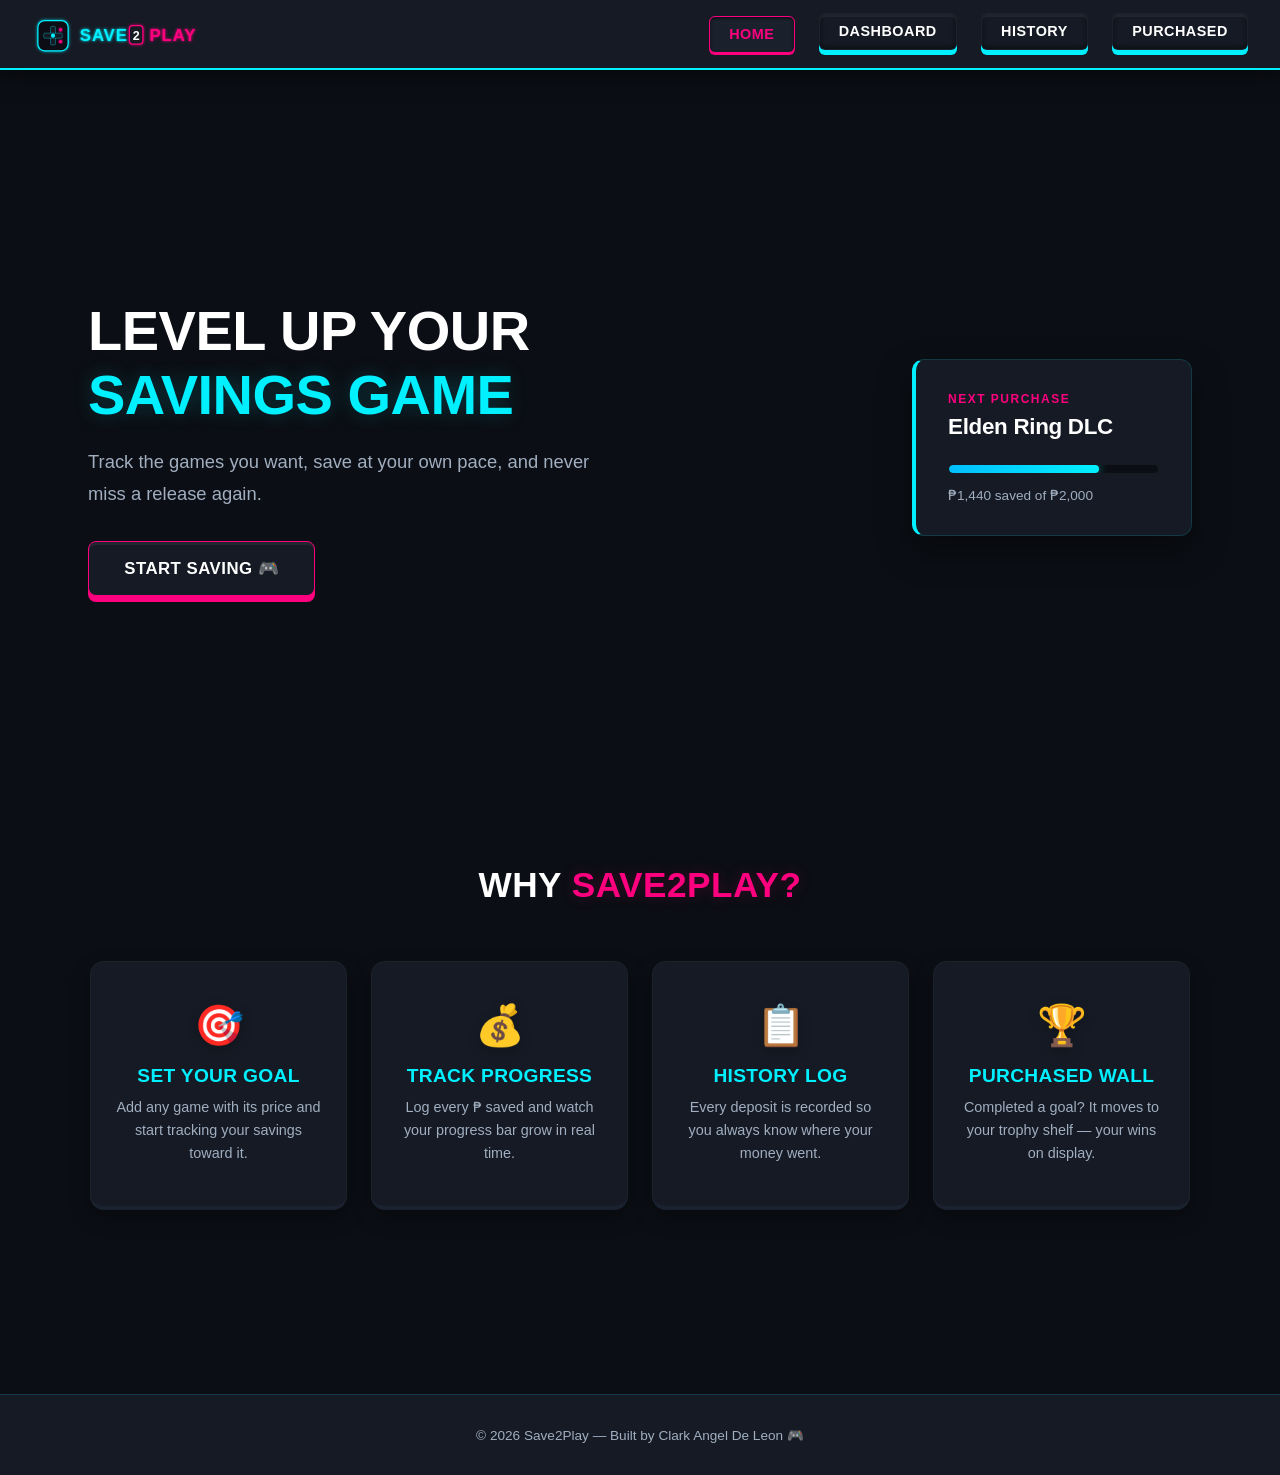
==== index.html @ 2a782de4 "feat: add responsiveness and footer styling" ====
<!DOCTYPE html>
<html lang="en">
<head>
  <meta charset="UTF-8" />
  <meta name="viewport" content="width=device-width, initial-scale=1.0"/>
  <title>Save2Play</title>
  <link rel="stylesheet" href="css/style.css" />
</head>
<body>

  <nav class="navbar">
    <div class="nav-logo">
      <svg xmlns="http://www.w3.org/2000/svg" viewBox="0 0 240 50" class="logo-svg">
        <defs>
          <filter id="cyan-glow" x="-20%" y="-20%" width="140%" height="140%">
            <feGaussianBlur stdDeviation="2" result="blur" />
            <feMerge>
              <feMergeNode in="blur" />
              <feMergeNode in="SourceGraphic" />
            </feMerge>
          </filter>
          <filter id="magenta-glow" x="-20%" y="-20%" width="140%" height="140%">
            <feGaussianBlur stdDeviation="2" result="blur" />
            <feMerge>
              <feMergeNode in="blur" />
              <feMergeNode in="SourceGraphic" />
            </feMerge>
          </filter>
        </defs>
        <g transform="translate(5, 5)">
          <g transform="translate(0, 2)">
            <rect x="2" y="2" width="36" height="36" rx="8" fill="#0B0E14" stroke="#00F0FF" stroke-width="1.5" filter="url(#cyan-glow)"/>
            <rect x="17" y="9" width="6" height="22" rx="1.5" fill="#151A24" stroke="rgba(0, 240, 255, 0.4)" stroke-width="1"/>
            <rect x="9" y="17" width="22" height="6" rx="1.5" fill="#151A24" stroke="rgba(0, 240, 255, 0.4)" stroke-width="1"/>
            <circle cx="20" cy="20" r="2.5" fill="#00F0FF"/>
            <circle cx="29" cy="13" r="2" fill="#FF007F" filter="url(#magenta-glow)"/>
            <circle cx="29" cy="27" r="2" fill="#FF007F" filter="url(#magenta-glow)"/>
          </g>
          <text x="52" y="28" font-family="'Segoe UI', sans-serif" font-size="20" font-weight="900" fill="#00F0FF" letter-spacing="1" filter="url(#cyan-glow)">SAVE</text>
          <rect x="111" y="10" width="16" height="22" rx="4" fill="#151A24" stroke="#FF007F" stroke-width="1.5" filter="url(#magenta-glow)"/>
          <text x="115" y="27" font-family="'Segoe UI', sans-serif" font-size="15" font-weight="900" fill="#ffffff">2</text>
          <text x="135" y="28" font-family="'Segoe UI', sans-serif" font-size="20" font-weight="900" fill="#FF007F" letter-spacing="1" filter="url(#magenta-glow)">PLAY</text>
        </g>
      </svg>
    </div>

    <div class="nav-container">
      <ul class="nav-links">
        <li><a href="index.html" class="active">Home</a></li>
        <li><a href="dashboard.html">Dashboard</a></li>
        <li><a href="history.html">History</a></li>
        <li><a href="purchased.html">Purchased</a></li>
      </ul>
    </div>
  </nav>

  <main>
    <section class="hero">
      <div class="hero-content">
        <h1>Level Up Your <span class="highlight">Savings Game</span></h1>
        <p>Track the games you want, save at your own pace, and never miss a release again.</p>
        <a href="dashboard.html" class="btn-primary">Start Saving 🎮</a>
      </div>
      <div class="hero-image">
        <div class="hero-card">
          <p class="hero-card-label">Next Purchase</p>
          <h2 class="hero-card-game">Elden Ring DLC</h2>
          <div class="hero-progress-bar">
            <div class="hero-progress-fill" style="width: 72%"></div>
          </div>
          <p class="hero-card-stat">₱1,440 saved of ₱2,000</p>
        </div>
      </div>
    </section>

    <section class="features">
      <h2 class="section-title">Why <span class="title-highlight">Save2Play?</span></h2>
      <div class="features-grid">
        <div class="feature-card">
          <div class="feature-icon">🎯</div>
          <h3>Set Your Goal</h3>
          <p>Add any game with its price and start tracking your savings toward it.</p>
        </div>
        <div class="feature-card">
          <div class="feature-icon">💰</div>
          <h3>Track Progress</h3>
          <p>Log every ₱ saved and watch your progress bar grow in real time.</p>
        </div>
        <div class="feature-card">
          <div class="feature-icon">📋</div>
          <h3>History Log</h3>
          <p>Every deposit is recorded so you always know where your money went.</p>
        </div>
        <div class="feature-card">
          <div class="feature-icon">🏆</div>
          <h3>Purchased Wall</h3>
          <p>Completed a goal? It moves to your trophy shelf — your wins on display.</p>
        </div>
      </div>
    </section>
  </main>

  <footer>
    <p>© 2026 Save2Play — Built by Clark Angel De Leon 🎮</p>
  </footer>

  <script src="js/app.js"></script>
</body>
</html>
---- css/style.css ----
/* === GLOBAL RESET & VARIABLES === */
:root {
  --bg-primary: #0B0E14;       /* Deep Space Black */
  --bg-navbar: #151A24;        /* Dark Charcoal Carbon */
  --accent-neon: #00F0FF;      /* Neon Electric Cyan */
  --accent-active: #FF007F;    /* Neon Magenta */
  --text-main: #ffffff;
  --text-muted: #a0aec0;
  --font-family: 'Segoe UI', -apple-system, BlinkMacSystemFont, Roboto, sans-serif;
}

* {
  margin: 0;
  padding: 0;
  box-sizing: border-box;
}

body {
  background-color: var(--bg-primary);
  color: var(--text-main);
  font-family: var(--font-family);
  min-height: 100vh;
  -webkit-font-smoothing: antialiased;
}

/* === NAVBAR === */
.navbar {
  display: flex;
  justify-content: space-between;
  align-items: center;
  padding: 0.8rem 2rem;
  background-color: var(--bg-navbar);
  border-bottom: 2px solid var(--accent-neon);
  box-shadow: 0 4px 25px rgba(0, 0, 0, 0.5);
  position: sticky;
  top: 0;
  z-index: 100;
}

.nav-logo {
  display: flex;
  align-items: center;
  cursor: pointer;
  transition: transform 0.2s ease-in-out;
}

.nav-logo:hover {
  transform: scale(1.02);
}

.logo-svg {
  height: 42px;
  width: auto;
  display: block;
}

.nav-container {
  display: flex;
  align-items: center;
  padding-bottom: 5px;
}

.nav-links {
  list-style: none;
  display: flex;
  gap: 1.5rem;
}

.nav-links a {
  color: var(--text-main);
  text-decoration: none;
  font-size: 0.9rem;
  font-weight: 700;
  text-transform: uppercase;
  letter-spacing: 0.5px;
  padding: 0.6rem 1.2rem;
  border-radius: 6px;
  background-color: var(--bg-navbar);
  border: 1px solid rgba(255, 255, 255, 0.03);
  display: inline-block;
  box-shadow: 
    inset 0 3px 0 rgba(255, 255, 255, 0.05),
    inset 0 -2px 5px rgba(0, 0, 0, 0.5),
    0 5px 0px 0px var(--accent-neon);
  transition: all 0.08s cubic-bezier(0.25, 0.46, 0.45, 0.94);
  position: relative;
  top: 0;
}

.nav-links a:hover {
  color: var(--accent-neon);
  border-color: var(--accent-neon);
  box-shadow: 
    inset 0 3px 0 rgba(255, 255, 255, 0.05),
    inset 0 -2px 5px rgba(0, 0, 0, 0.5),
    0 5px 15px 0px rgba(0, 240, 255, 0.35),
    0 5px 0px 0px var(--accent-neon);
}

.nav-links a.active {
  color: var(--accent-active);
  border-color: var(--accent-active);
  background-color: #1a202c;
  box-shadow: 
    inset 0 1px 3px rgba(0, 0, 0, 0.7),
    0 2px 0px 0px var(--accent-active);
  transform: translateY(3px);
}

.nav-links a:active {
  transform: translateY(5px);
  box-shadow: inset 0 2px 5px rgba(0, 0, 0, 0.8), 0 0px 0px transparent;
}

/* === MAIN CONTAINER MANAGEMENT === */
main {
  padding: 2.5rem 2rem;
  max-width: 1200px;
  margin: 0 auto;
}

/* === HERO SECTION === */
.hero {
  display: flex;
  justify-content: space-between;
  align-items: center;
  padding: 4rem 1rem;
  gap: 4rem;
  min-height: 75vh;
}

.hero-content {
  max-width: 520px;
}

.hero-content h1 {
  font-size: 3.5rem;
  font-weight: 800;
  line-height: 1.15;
  margin-bottom: 1.2rem;
  text-transform: uppercase;
  letter-spacing: -0.5px;
}

.highlight {
  color: var(--accent-neon);
  text-shadow: 0 0 20px rgba(0, 240, 255, 0.2);
}

.hero-content p {
  font-size: 1.15rem;
  color: var(--text-muted);
  margin-bottom: 2rem;
  line-height: 1.7;
}

/* Spacebar Casing Style 3D Action Button */
.btn-primary {
  display: inline-block;
  background-color: var(--bg-navbar);
  color: var(--text-main);
  border: 1px solid var(--accent-active);
  padding: 1rem 2.2rem;
  border-radius: 8px;
  text-decoration: none;
  font-weight: 800;
  font-size: 1.05rem;
  text-transform: uppercase;
  letter-spacing: 0.5px;
  box-shadow: 
    inset 0 3px 0 rgba(255, 255, 255, 0.05),
    0 6px 0px 0px var(--accent-active);
  transition: all 0.08s ease-in-out;
  position: relative;
  top: 0;
}

.btn-primary:hover {
  background-color: #1a202c;
  color: #ffffff;
  border-color: var(--accent-active);
  box-shadow: 
    inset 0 3px 0 rgba(255, 255, 255, 0.05),
    0 6px 20px rgba(255, 0, 127, 0.3),
    0 6px 0px 0px var(--accent-active);
}

.btn-primary:active {
  transform: translateY(6px);
  box-shadow: inset 0 2px 5px rgba(0, 0, 0, 0.8), 0 0px 0px transparent;
}

/* === HERO CARD (HUD Telemetry Panel) === */
.hero-image {
  flex-shrink: 0;
  perspective: 1000px;
}

.hero-card {
  background-color: var(--bg-navbar);
  border: 1px solid rgba(0, 240, 255, 0.15);
  border-left: 4px solid var(--accent-neon);
  border-radius: 12px;
  padding: 2rem;
  width: 280px;
  box-shadow: 0 15px 35px rgba(0, 0, 0, 0.4);
  transition: all 0.3s ease;
}

.hero-card:hover {
  transform: translateY(-5px) rotateX(2deg) rotateY(-2deg);
  border-color: rgba(0, 240, 255, 0.4);
  box-shadow: 0 20px 40px rgba(0, 240, 255, 0.1);
}

.hero-card-label {
  font-size: 0.75rem;
  color: var(--accent-active);
  font-weight: 800;
  text-transform: uppercase;
  letter-spacing: 1.5px;
  margin-bottom: 0.5rem;
}

.hero-card-game {
  font-size: 1.4rem;
  font-weight: 700;
  letter-spacing: -0.3px;
  margin-bottom: 1.5rem;
}

.hero-progress-bar {
  background-color: var(--bg-primary);
  border: 1px solid rgba(255, 255, 255, 0.05);
  border-radius: 999px;
  height: 10px;
  margin-bottom: 0.8rem;
  overflow: hidden;
}

.hero-progress-fill {
  height: 100%;
  background: linear-gradient(90deg, #00bfff, var(--accent-neon));
  border-radius: 999px;
  box-shadow: 0 0 10px rgba(0, 240, 255, 0.6);
}

.hero-card-stat {
  font-size: 0.85rem;
  color: var(--text-muted);
  font-weight: 500;
}

/* === FEATURES SECTION === */
.features {
  padding: 5rem 1rem;
  text-align: center;
}

.section-title {
  font-size: 2.2rem;
  font-weight: 800;
  margin-bottom: 3.5rem;
  text-transform: uppercase;
  letter-spacing: 0.5px;
  color: var(--text-main);
}

.title-highlight {
  color: var(--accent-active);
  text-shadow: 0 0 15px rgba(255, 0, 127, 0.2);
}

.features-grid {
  display: grid;
  grid-template-columns: repeat(auto-fit, minmax(220px, 1fr));
  gap: 1.5rem;
  max-width: 1100px;
  margin: 0 auto;
}

.features-grid .feature-card {
  background-color: var(--bg-navbar);
  border: 1px solid rgba(255, 255, 255, 0.03);
  border-bottom: 4px solid #1a2230; 
  border-radius: 14px;
  padding: 2.5rem 1.5rem;
  box-shadow: 0 8px 20px rgba(0, 0, 0, 0.3);
  transition: all 0.25s cubic-bezier(0.25, 0.46, 0.45, 0.94);
}

.features-grid .feature-card:hover {
  border-color: var(--accent-neon);
  border-bottom-color: var(--accent-neon);
  transform: translateY(-5px);
  box-shadow: 0 12px 25px rgba(0, 240, 255, 0.12);
}

.feature-icon {
  font-size: 2.5rem;
  margin-bottom: 1rem;
  filter: drop-shadow(0 4px 6px rgba(0,0,0,0.2));
}

.features-grid .feature-card h3 {
  font-size: 1.2rem;
  font-weight: 700;
  margin-bottom: 0.6rem;
  text-transform: uppercase;
  letter-spacing: 0.3px;
  color: var(--accent-neon);
}

.features-grid .feature-card p {
  font-size: 0.9rem;
  color: var(--text-muted);
  line-height: 1.6;
}

/* === FOOTER === */
footer {
  text-align: center;
  padding: 2rem;
  color: var(--text-muted);
  font-size: 0.85rem;
  background-color: var(--bg-navbar);
  border-top: 1px solid rgba(0, 240, 255, 0.15);
  margin-top: 4rem;
}

/* === RESPONSIVE BREAKPOINTS (768px Media Adaptations) === */
@media (max-width: 768px) {
  .hero {
    flex-direction: column;
    padding: 3rem 1.5rem;
    text-align: center;
    min-height: auto;
    gap: 3.5rem;
  }

  .hero-content h1 {
    font-size: 2.3rem;
  }

  .hero-card {
    width: 100%;
    max-width: 320px;
    margin: 0 auto;
  }

  .features {
    padding: 3rem 1.5rem;
  }

  .navbar {
    flex-direction: column;
    gap: 1.2rem;
    padding: 1.2rem 1rem;
    text-align: center;
  }

  .nav-container {
    width: 100%;
    justify-content: center;
  }

  .nav-links {
    gap: 0.85rem;
    flex-wrap: wrap;
    justify-content: center;
  }

  .nav-links a {
    font-size: 0.8rem;
    padding: 0.5rem 0.9rem;
  }
  
  .section-title {
    font-size: 1.8rem;
    margin-bottom: 2rem;
  }
}
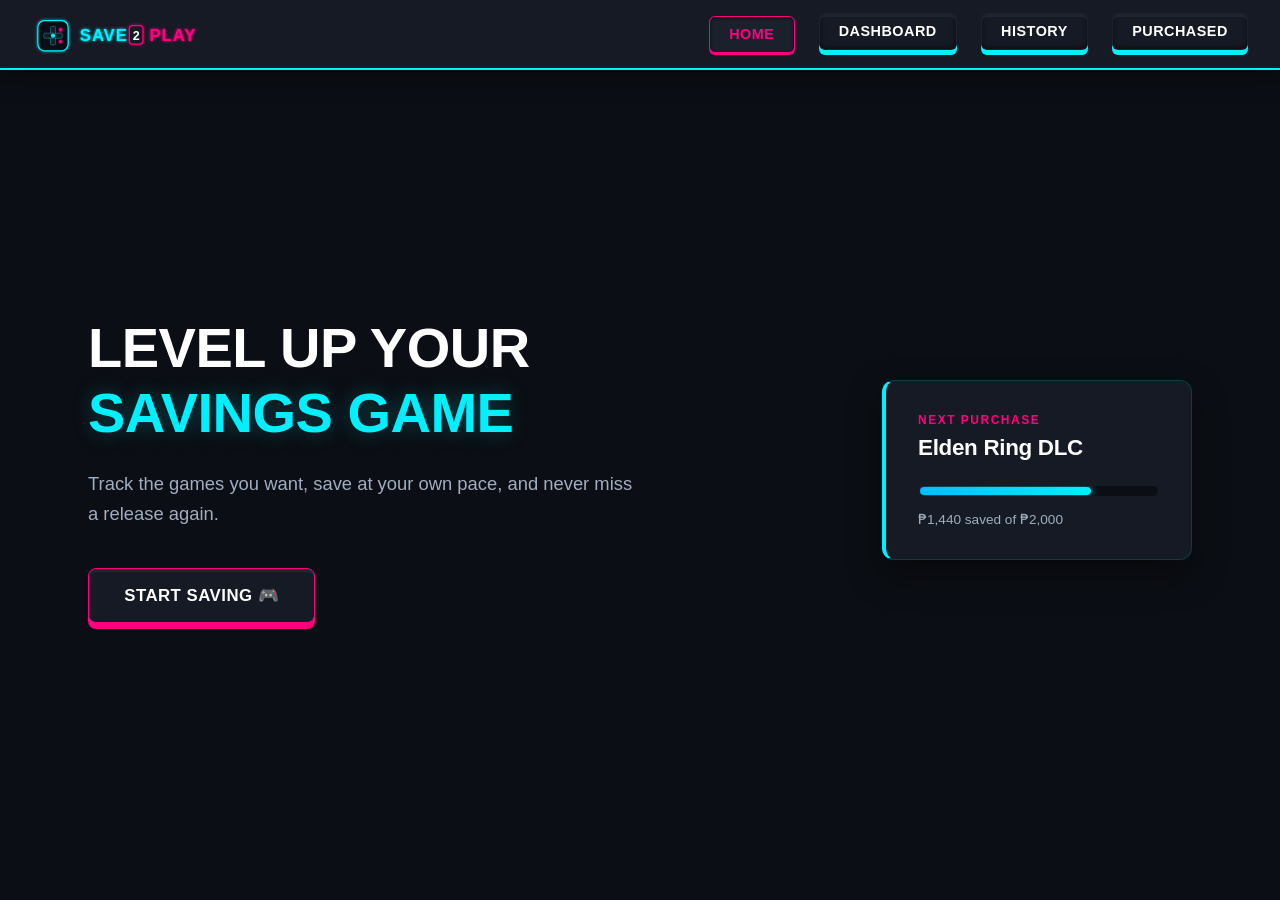
==== commit 7acbeadb: "feat: complete cherry-pick and resolve index/style layout conflicts" ====
--- a/index.html
+++ b/index.html
@@ -73,36 +73,7 @@
       </div>
     </section>
 
-    <section class="features">
-      <h2 class="section-title">Why <span class="title-highlight">Save2Play?</span></h2>
-      <div class="features-grid">
-        <div class="feature-card">
-          <div class="feature-icon">🎯</div>
-          <h3>Set Your Goal</h3>
-          <p>Add any game with its price and start tracking your savings toward it.</p>
-        </div>
-        <div class="feature-card">
-          <div class="feature-icon">💰</div>
-          <h3>Track Progress</h3>
-          <p>Log every ₱ saved and watch your progress bar grow in real time.</p>
-        </div>
-        <div class="feature-card">
-          <div class="feature-icon">📋</div>
-          <h3>History Log</h3>
-          <p>Every deposit is recorded so you always know where your money went.</p>
-        </div>
-        <div class="feature-card">
-          <div class="feature-icon">🏆</div>
-          <h3>Purchased Wall</h3>
-          <p>Completed a goal? It moves to your trophy shelf — your wins on display.</p>
-        </div>
-      </div>
-    </section>
-  </main>
-
-  <footer>
-    <p>© 2026 Save2Play — Built by Clark Angel De Leon 🎮</p>
-  </footer>
+    </main>
 
   <script src="js/app.js"></script>
 </body>
--- a/css/style.css
+++ b/css/style.css
@@ -119,42 +119,42 @@
   margin: 0 auto;
 }
 
-/* === HERO SECTION === */
+/* === INTERACTIVE HERO LAYOUT === */
 .hero {
   display: flex;
   justify-content: space-between;
   align-items: center;
-  padding: 4rem 1rem;
-  gap: 4rem;
-  min-height: 75vh;
+  padding: 5rem 1rem;
+  gap: 3rem;
+  min-height: 80vh;
 }
 
 .hero-content {
-  max-width: 520px;
+  max-width: 550px;
 }
 
 .hero-content h1 {
   font-size: 3.5rem;
   font-weight: 800;
   line-height: 1.15;
-  margin-bottom: 1.2rem;
+  margin-bottom: 1.5rem;
   text-transform: uppercase;
   letter-spacing: -0.5px;
 }
 
 .highlight {
   color: var(--accent-neon);
-  text-shadow: 0 0 20px rgba(0, 240, 255, 0.2);
+  text-shadow: 0 0 20px rgba(0, 240, 255, 0.25);
 }
 
 .hero-content p {
   font-size: 1.15rem;
   color: var(--text-muted);
-  margin-bottom: 2rem;
-  line-height: 1.7;
-}
-
-/* Spacebar Casing Style 3D Action Button */
+  margin-bottom: 2.5rem;
+  line-height: 1.6;
+}
+
+/* Mechanical Switch Style 3D Action Button */
 .btn-primary {
   display: inline-block;
   background-color: var(--bg-navbar);
@@ -177,11 +177,10 @@
 
 .btn-primary:hover {
   background-color: #1a202c;
-  color: #ffffff;
   border-color: var(--accent-active);
   box-shadow: 
     inset 0 3px 0 rgba(255, 255, 255, 0.05),
-    0 6px 20px rgba(255, 0, 127, 0.3),
+    0 6px 20px rgba(255, 0, 127, 0.35),
     0 6px 0px 0px var(--accent-active);
 }
 
@@ -202,9 +201,9 @@
   border-left: 4px solid var(--accent-neon);
   border-radius: 12px;
   padding: 2rem;
-  width: 280px;
+  width: 310px;
   box-shadow: 0 15px 35px rgba(0, 0, 0, 0.4);
-  transition: all 0.3s ease;
+  transition: all 0.3s cubic-bezier(0.25, 0.46, 0.45, 0.94);
 }
 
 .hero-card:hover {
@@ -229,19 +228,21 @@
   margin-bottom: 1.5rem;
 }
 
+/* Glowing Neon Charging Chamber Bar */
 .hero-progress-bar {
   background-color: var(--bg-primary);
   border: 1px solid rgba(255, 255, 255, 0.05);
-  border-radius: 999px;
-  height: 10px;
-  margin-bottom: 0.8rem;
+  border-radius: 6px;
+  height: 12px;
+  margin-bottom: 0.9rem;
   overflow: hidden;
+  padding: 1px;
 }
 
 .hero-progress-fill {
   height: 100%;
   background: linear-gradient(90deg, #00bfff, var(--accent-neon));
-  border-radius: 999px;
+  border-radius: 4px;
   box-shadow: 0 0 10px rgba(0, 240, 255, 0.6);
 }
 
@@ -251,114 +252,33 @@
   font-weight: 500;
 }
 
-/* === FEATURES SECTION === */
-.features {
-  padding: 5rem 1rem;
-  text-align: center;
-}
-
-.section-title {
-  font-size: 2.2rem;
-  font-weight: 800;
-  margin-bottom: 3.5rem;
-  text-transform: uppercase;
-  letter-spacing: 0.5px;
-  color: var(--text-main);
-}
-
-.title-highlight {
-  color: var(--accent-active);
-  text-shadow: 0 0 15px rgba(255, 0, 127, 0.2);
-}
-
-.features-grid {
-  display: grid;
-  grid-template-columns: repeat(auto-fit, minmax(220px, 1fr));
-  gap: 1.5rem;
-  max-width: 1100px;
-  margin: 0 auto;
-}
-
-.features-grid .feature-card {
-  background-color: var(--bg-navbar);
-  border: 1px solid rgba(255, 255, 255, 0.03);
-  border-bottom: 4px solid #1a2230; 
-  border-radius: 14px;
-  padding: 2.5rem 1.5rem;
-  box-shadow: 0 8px 20px rgba(0, 0, 0, 0.3);
-  transition: all 0.25s cubic-bezier(0.25, 0.46, 0.45, 0.94);
-}
-
-.features-grid .feature-card:hover {
-  border-color: var(--accent-neon);
-  border-bottom-color: var(--accent-neon);
-  transform: translateY(-5px);
-  box-shadow: 0 12px 25px rgba(0, 240, 255, 0.12);
-}
-
-.feature-icon {
-  font-size: 2.5rem;
-  margin-bottom: 1rem;
-  filter: drop-shadow(0 4px 6px rgba(0,0,0,0.2));
-}
-
-.features-grid .feature-card h3 {
-  font-size: 1.2rem;
-  font-weight: 700;
-  margin-bottom: 0.6rem;
-  text-transform: uppercase;
-  letter-spacing: 0.3px;
-  color: var(--accent-neon);
-}
-
-.features-grid .feature-card p {
-  font-size: 0.9rem;
-  color: var(--text-muted);
-  line-height: 1.6;
-}
-
-/* === FOOTER === */
-footer {
-  text-align: center;
-  padding: 2rem;
-  color: var(--text-muted);
-  font-size: 0.85rem;
-  background-color: var(--bg-navbar);
-  border-top: 1px solid rgba(0, 240, 255, 0.15);
-  margin-top: 4rem;
-}
-
-/* === RESPONSIVE BREAKPOINTS (768px Media Adaptations) === */
-@media (max-width: 768px) {
+/* === RESPONSIVE LAYOUT BREAKPOINTS === */
+@media (max-width: 900px) {
   .hero {
     flex-direction: column;
-    padding: 3rem 1.5rem;
     text-align: center;
-    min-height: auto;
+    padding: 2rem 1rem;
     gap: 3.5rem;
   }
-
+  
   .hero-content h1 {
-    font-size: 2.3rem;
-  }
-
+    font-size: 2.8rem;
+  }
+  
   .hero-card {
     width: 100%;
-    max-width: 320px;
+    max-width: 340px;
     margin: 0 auto;
   }
-
-  .features {
-    padding: 3rem 1.5rem;
-  }
-
+}
+
+@media (max-width: 650px) {
   .navbar {
     flex-direction: column;
     gap: 1.2rem;
     padding: 1.2rem 1rem;
-    text-align: center;
-  }
-
+  }
+  
   .nav-container {
     width: 100%;
     justify-content: center;
@@ -366,8 +286,8 @@
 
   .nav-links {
     gap: 0.85rem;
+    justify-content: center;
     flex-wrap: wrap;
-    justify-content: center;
   }
 
   .nav-links a {
@@ -375,8 +295,7 @@
     padding: 0.5rem 0.9rem;
   }
   
-  .section-title {
-    font-size: 1.8rem;
-    margin-bottom: 2rem;
+  .hero-content h1 {
+    font-size: 2.3rem;
   }
 }
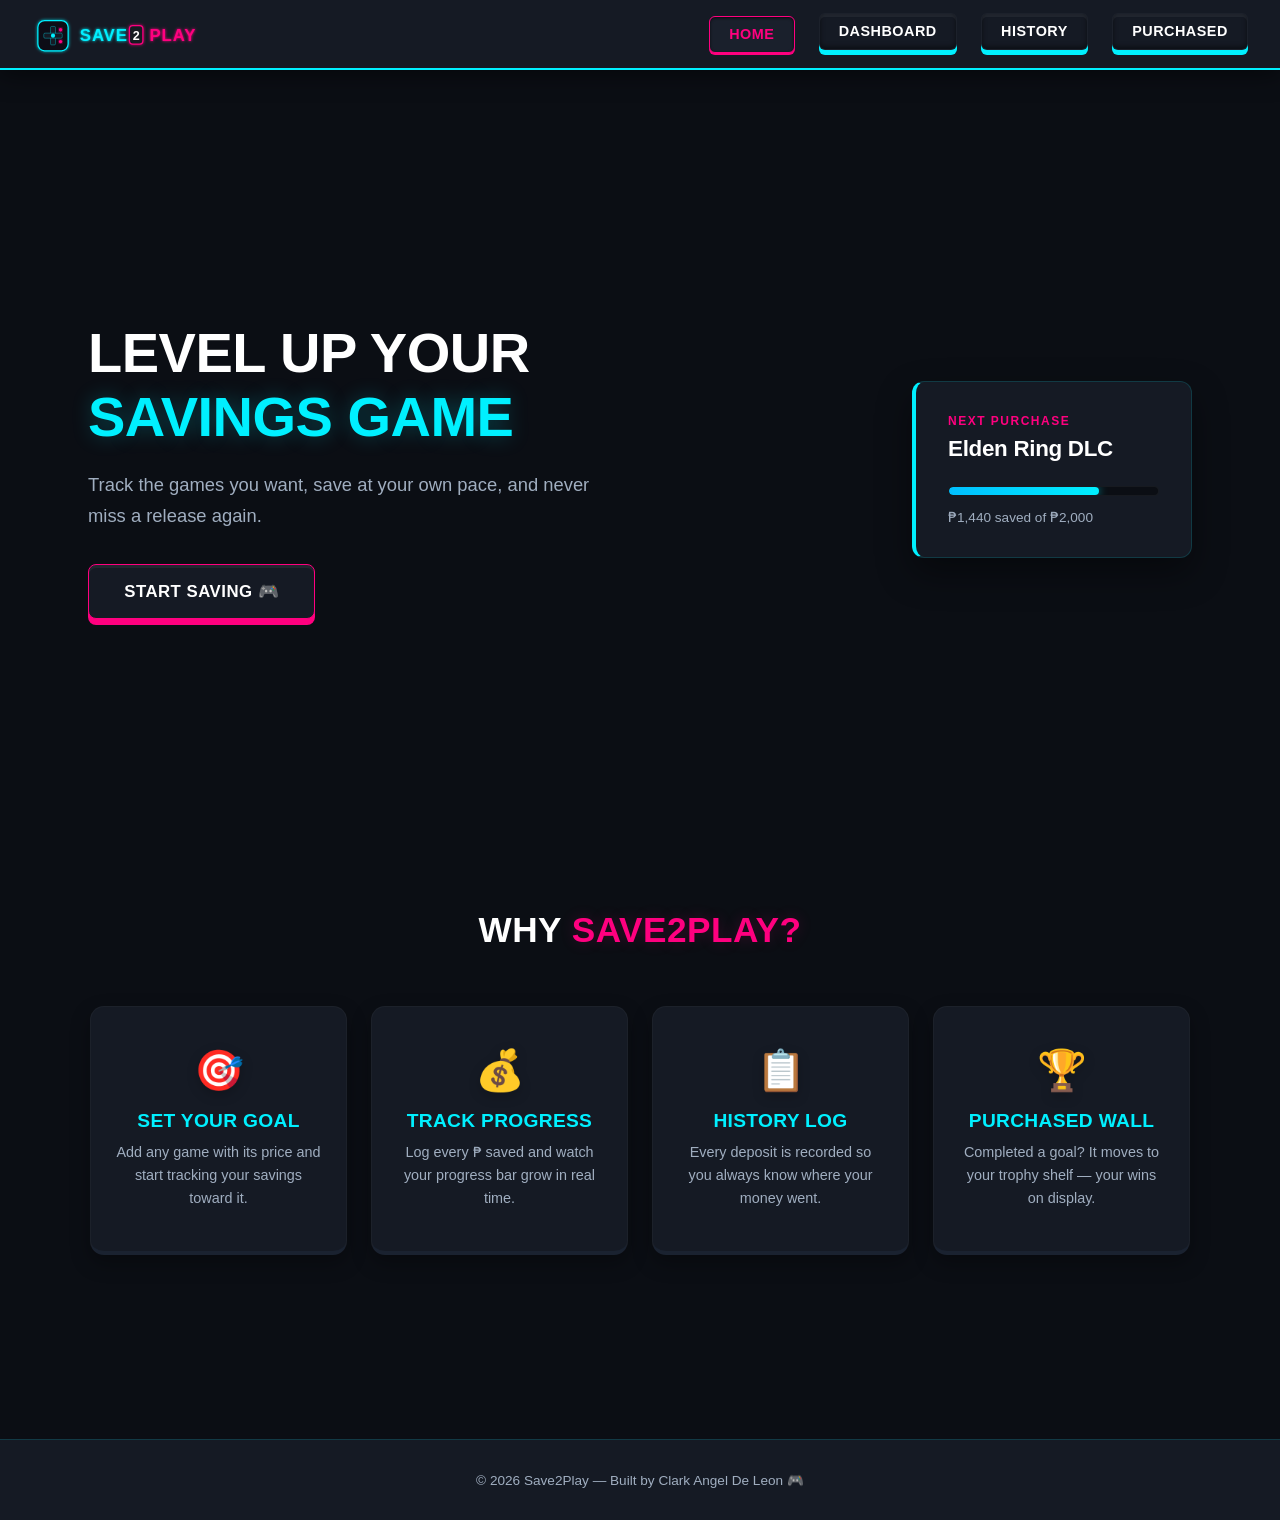
==== commit 806773ec: "Merge branch 'main' into sprint-1/pr-1-hero-section" ====
--- a/index.html
+++ b/index.html
@@ -73,7 +73,36 @@
       </div>
     </section>
 
-    </main>
+    <section class="features">
+      <h2 class="section-title">Why <span class="title-highlight">Save2Play?</span></h2>
+      <div class="features-grid">
+        <div class="feature-card">
+          <div class="feature-icon">🎯</div>
+          <h3>Set Your Goal</h3>
+          <p>Add any game with its price and start tracking your savings toward it.</p>
+        </div>
+        <div class="feature-card">
+          <div class="feature-icon">💰</div>
+          <h3>Track Progress</h3>
+          <p>Log every ₱ saved and watch your progress bar grow in real time.</p>
+        </div>
+        <div class="feature-card">
+          <div class="feature-icon">📋</div>
+          <h3>History Log</h3>
+          <p>Every deposit is recorded so you always know where your money went.</p>
+        </div>
+        <div class="feature-card">
+          <div class="feature-icon">🏆</div>
+          <h3>Purchased Wall</h3>
+          <p>Completed a goal? It moves to your trophy shelf — your wins on display.</p>
+        </div>
+      </div>
+    </section>
+  </main>
+
+  <footer>
+    <p>© 2026 Save2Play — Built by Clark Angel De Leon 🎮</p>
+  </footer>
 
   <script src="js/app.js"></script>
 </body>
--- a/css/style.css
+++ b/css/style.css
@@ -119,7 +119,7 @@
   margin: 0 auto;
 }
 
-/* === INTERACTIVE HERO LAYOUT === */
+/* === HERO SECTION === */
 .hero {
   display: flex;
   justify-content: space-between;
@@ -130,14 +130,14 @@
 }
 
 .hero-content {
-  max-width: 550px;
+  max-width: 520px;
 }
 
 .hero-content h1 {
   font-size: 3.5rem;
   font-weight: 800;
   line-height: 1.15;
-  margin-bottom: 1.5rem;
+  margin-bottom: 1.2rem;
   text-transform: uppercase;
   letter-spacing: -0.5px;
 }
@@ -150,11 +150,11 @@
 .hero-content p {
   font-size: 1.15rem;
   color: var(--text-muted);
-  margin-bottom: 2.5rem;
-  line-height: 1.6;
-}
-
-/* Mechanical Switch Style 3D Action Button */
+  margin-bottom: 2rem;
+  line-height: 1.7;
+}
+
+/* Spacebar Casing Style 3D Action Button */
 .btn-primary {
   display: inline-block;
   background-color: var(--bg-navbar);
@@ -201,7 +201,7 @@
   border-left: 4px solid var(--accent-neon);
   border-radius: 12px;
   padding: 2rem;
-  width: 310px;
+  width: 280px;
   box-shadow: 0 15px 35px rgba(0, 0, 0, 0.4);
   transition: all 0.3s cubic-bezier(0.25, 0.46, 0.45, 0.94);
 }
@@ -228,21 +228,19 @@
   margin-bottom: 1.5rem;
 }
 
-/* Glowing Neon Charging Chamber Bar */
 .hero-progress-bar {
   background-color: var(--bg-primary);
   border: 1px solid rgba(255, 255, 255, 0.05);
-  border-radius: 6px;
-  height: 12px;
-  margin-bottom: 0.9rem;
+  border-radius: 999px;
+  height: 10px;
+  margin-bottom: 0.8rem;
   overflow: hidden;
-  padding: 1px;
 }
 
 .hero-progress-fill {
   height: 100%;
   background: linear-gradient(90deg, #00bfff, var(--accent-neon));
-  border-radius: 4px;
+  border-radius: 999px;
   box-shadow: 0 0 10px rgba(0, 240, 255, 0.6);
 }
 
@@ -252,33 +250,114 @@
   font-weight: 500;
 }
 
-/* === RESPONSIVE LAYOUT BREAKPOINTS === */
-@media (max-width: 900px) {
+/* === FEATURES SECTION === */
+.features {
+  padding: 5rem 1rem;
+  text-align: center;
+}
+
+.section-title {
+  font-size: 2.2rem;
+  font-weight: 800;
+  margin-bottom: 3.5rem;
+  text-transform: uppercase;
+  letter-spacing: 0.5px;
+  color: var(--text-main);
+}
+
+.title-highlight {
+  color: var(--accent-active);
+  text-shadow: 0 0 15px rgba(255, 0, 127, 0.2);
+}
+
+.features-grid {
+  display: grid;
+  grid-template-columns: repeat(auto-fit, minmax(220px, 1fr));
+  gap: 1.5rem;
+  max-width: 1100px;
+  margin: 0 auto;
+}
+
+.features-grid .feature-card {
+  background-color: var(--bg-navbar);
+  border: 1px solid rgba(255, 255, 255, 0.03);
+  border-bottom: 4px solid #1a2230; 
+  border-radius: 14px;
+  padding: 2.5rem 1.5rem;
+  box-shadow: 0 8px 20px rgba(0, 0, 0, 0.3);
+  transition: all 0.25s cubic-bezier(0.25, 0.46, 0.45, 0.94);
+}
+
+.features-grid .feature-card:hover {
+  border-color: var(--accent-neon);
+  border-bottom-color: var(--accent-neon);
+  transform: translateY(-5px);
+  box-shadow: 0 12px 25px rgba(0, 240, 255, 0.12);
+}
+
+.feature-icon {
+  font-size: 2.5rem;
+  margin-bottom: 1rem;
+  filter: drop-shadow(0 4px 6px rgba(0,0,0,0.2));
+}
+
+.features-grid .feature-card h3 {
+  font-size: 1.2rem;
+  font-weight: 700;
+  margin-bottom: 0.6rem;
+  text-transform: uppercase;
+  letter-spacing: 0.3px;
+  color: var(--accent-neon);
+}
+
+.features-grid .feature-card p {
+  font-size: 0.9rem;
+  color: var(--text-muted);
+  line-height: 1.6;
+}
+
+/* === FOOTER === */
+footer {
+  text-align: center;
+  padding: 2rem;
+  color: var(--text-muted);
+  font-size: 0.85rem;
+  background-color: var(--bg-navbar);
+  border-top: 1px solid rgba(0, 240, 255, 0.15);
+  margin-top: 4rem;
+}
+
+/* === RESPONSIVE BREAKPOINTS (768px Media Adaptations) === */
+@media (max-width: 768px) {
   .hero {
     flex-direction: column;
+    padding: 3rem 1.5rem;
     text-align: center;
-    padding: 2rem 1rem;
+    min-height: auto;
     gap: 3.5rem;
   }
-  
+
   .hero-content h1 {
-    font-size: 2.8rem;
-  }
-  
+    font-size: 2.3rem;
+  }
+
   .hero-card {
     width: 100%;
-    max-width: 340px;
+    max-width: 320px;
     margin: 0 auto;
   }
-}
-
-@media (max-width: 650px) {
+
+  .features {
+    padding: 3rem 1.5rem;
+  }
+
   .navbar {
     flex-direction: column;
     gap: 1.2rem;
     padding: 1.2rem 1rem;
-  }
-  
+    text-align: center;
+  }
+
   .nav-container {
     width: 100%;
     justify-content: center;
@@ -286,8 +365,8 @@
 
   .nav-links {
     gap: 0.85rem;
+    flex-wrap: wrap;
     justify-content: center;
-    flex-wrap: wrap;
   }
 
   .nav-links a {
@@ -295,7 +374,8 @@
     padding: 0.5rem 0.9rem;
   }
   
-  .hero-content h1 {
-    font-size: 2.3rem;
+  .section-title {
+    font-size: 1.8rem;
+    margin-bottom: 2rem;
   }
 }
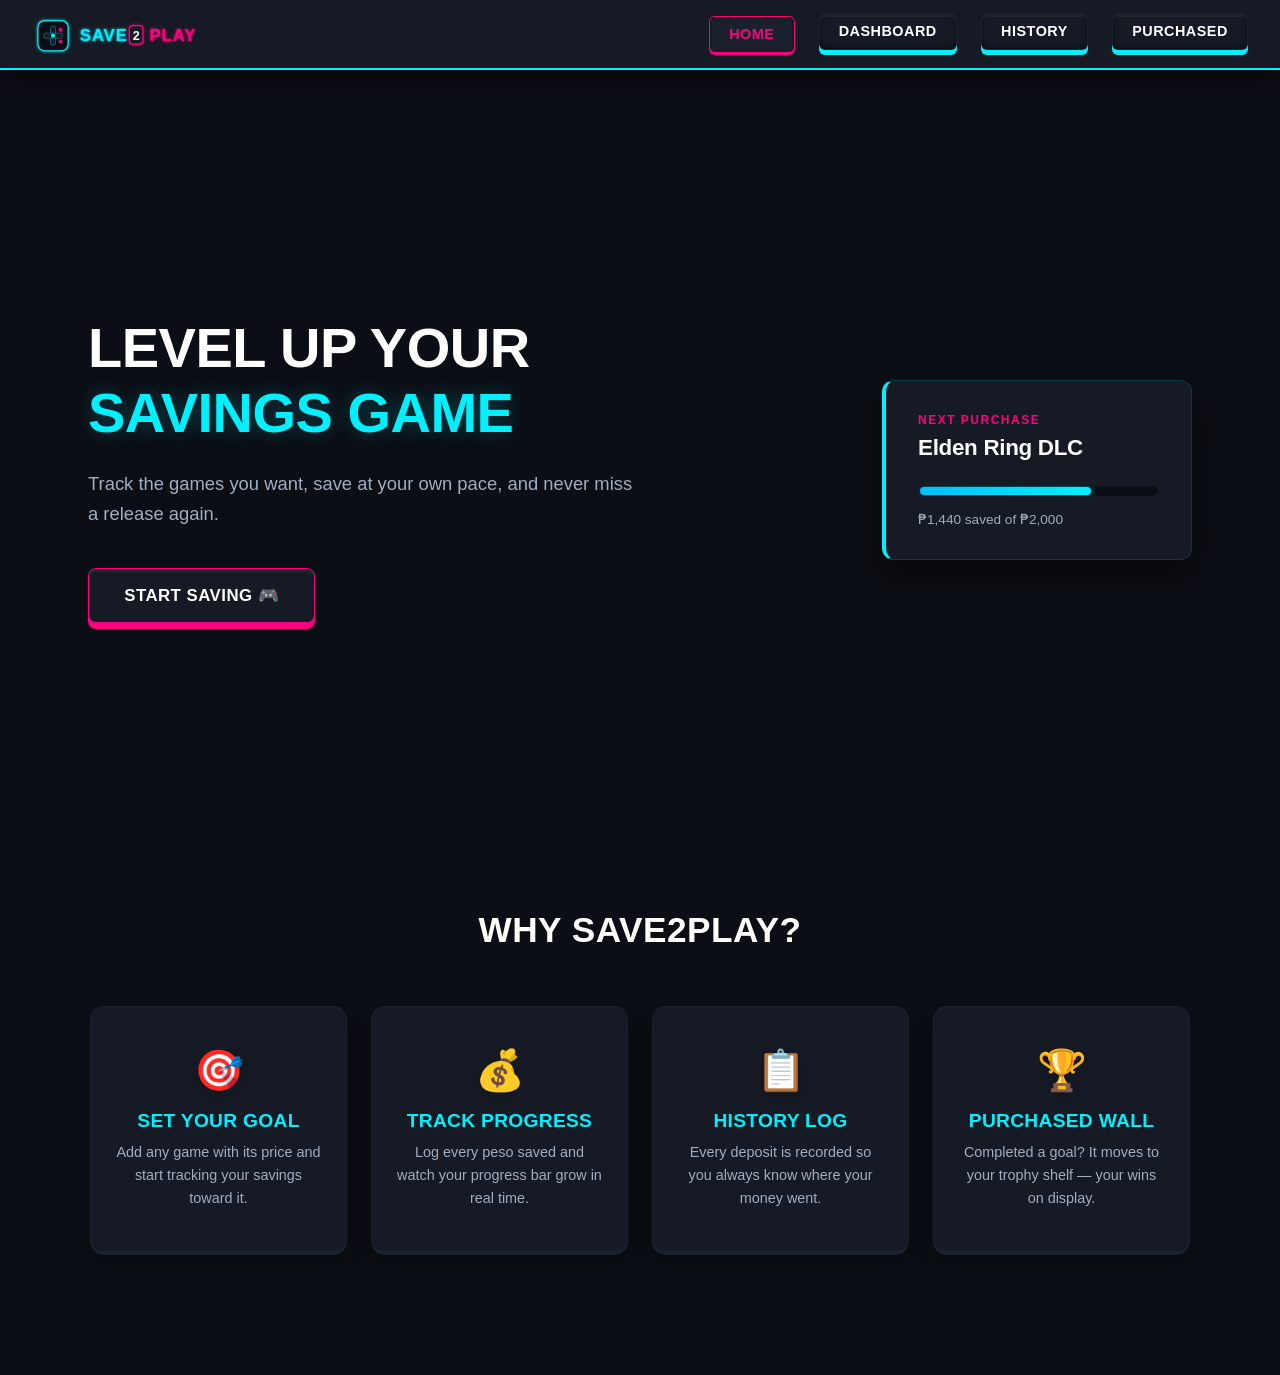
==== commit 1a33e3aa: "feat: add features section to home page" ====
--- a/index.html
+++ b/index.html
@@ -74,7 +74,7 @@
     </section>
 
     <section class="features">
-      <h2 class="section-title">Why <span class="title-highlight">Save2Play?</span></h2>
+      <h2 class="section-title">Why Save2Play?</h2>
       <div class="features-grid">
         <div class="feature-card">
           <div class="feature-icon">🎯</div>
@@ -84,7 +84,7 @@
         <div class="feature-card">
           <div class="feature-icon">💰</div>
           <h3>Track Progress</h3>
-          <p>Log every ₱ saved and watch your progress bar grow in real time.</p>
+          <p>Log every peso saved and watch your progress bar grow in real time.</p>
         </div>
         <div class="feature-card">
           <div class="feature-icon">📋</div>
@@ -100,10 +100,6 @@
     </section>
   </main>
 
-  <footer>
-    <p>© 2026 Save2Play — Built by Clark Angel De Leon 🎮</p>
-  </footer>
-
   <script src="js/app.js"></script>
 </body>
 </html>
--- a/css/style.css
+++ b/css/style.css
@@ -119,7 +119,7 @@
   margin: 0 auto;
 }
 
-/* === HERO SECTION === */
+/* === INTERACTIVE HERO LAYOUT === */
 .hero {
   display: flex;
   justify-content: space-between;
@@ -130,14 +130,14 @@
 }
 
 .hero-content {
-  max-width: 520px;
+  max-width: 550px;
 }
 
 .hero-content h1 {
   font-size: 3.5rem;
   font-weight: 800;
   line-height: 1.15;
-  margin-bottom: 1.2rem;
+  margin-bottom: 1.5rem;
   text-transform: uppercase;
   letter-spacing: -0.5px;
 }
@@ -150,11 +150,11 @@
 .hero-content p {
   font-size: 1.15rem;
   color: var(--text-muted);
-  margin-bottom: 2rem;
-  line-height: 1.7;
-}
-
-/* Spacebar Casing Style 3D Action Button */
+  margin-bottom: 2.5rem;
+  line-height: 1.6;
+}
+
+/* Mechanical Switch Style 3D Action Button */
 .btn-primary {
   display: inline-block;
   background-color: var(--bg-navbar);
@@ -201,7 +201,7 @@
   border-left: 4px solid var(--accent-neon);
   border-radius: 12px;
   padding: 2rem;
-  width: 280px;
+  width: 310px;
   box-shadow: 0 15px 35px rgba(0, 0, 0, 0.4);
   transition: all 0.3s cubic-bezier(0.25, 0.46, 0.45, 0.94);
 }
@@ -228,19 +228,21 @@
   margin-bottom: 1.5rem;
 }
 
+/* Glowing Neon Charging Chamber Bar */
 .hero-progress-bar {
   background-color: var(--bg-primary);
   border: 1px solid rgba(255, 255, 255, 0.05);
-  border-radius: 999px;
-  height: 10px;
-  margin-bottom: 0.8rem;
+  border-radius: 6px;
+  height: 12px;
+  margin-bottom: 0.9rem;
   overflow: hidden;
+  padding: 1px;
 }
 
 .hero-progress-fill {
   height: 100%;
   background: linear-gradient(90deg, #00bfff, var(--accent-neon));
-  border-radius: 999px;
+  border-radius: 4px;
   box-shadow: 0 0 10px rgba(0, 240, 255, 0.6);
 }
 
@@ -263,11 +265,6 @@
   text-transform: uppercase;
   letter-spacing: 0.5px;
   color: var(--text-main);
-}
-
-.title-highlight {
-  color: var(--accent-active);
-  text-shadow: 0 0 15px rgba(255, 0, 127, 0.2);
 }
 
 .features-grid {
@@ -278,6 +275,7 @@
   margin: 0 auto;
 }
 
+/* Mechanical Housing Switch Grid Module */
 .features-grid .feature-card {
   background-color: var(--bg-navbar);
   border: 1px solid rgba(255, 255, 255, 0.03);
@@ -316,66 +314,22 @@
   line-height: 1.6;
 }
 
-/* === FOOTER === */
-footer {
-  text-align: center;
-  padding: 2rem;
-  color: var(--text-muted);
-  font-size: 0.85rem;
-  background-color: var(--bg-navbar);
-  border-top: 1px solid rgba(0, 240, 255, 0.15);
-  margin-top: 4rem;
-}
-
-/* === RESPONSIVE BREAKPOINTS (768px Media Adaptations) === */
-@media (max-width: 768px) {
+/* === RESPONSIVE LAYOUT BREAKPOINTS === */
+@media (max-width: 900px) {
   .hero {
     flex-direction: column;
-    padding: 3rem 1.5rem;
     text-align: center;
-    min-height: auto;
+    padding: 2rem 1rem;
     gap: 3.5rem;
   }
-
-  .hero-content h1 {
-    font-size: 2.3rem;
-  }
-
-  .hero-card {
-    width: 100%;
-    max-width: 320px;
-    margin: 0 auto;
-  }
-
-  .features {
-    padding: 3rem 1.5rem;
-  }
-
-  .navbar {
-    flex-direction: column;
-    gap: 1.2rem;
-    padding: 1.2rem 1rem;
-    text-align: center;
-  }
-
-  .nav-container {
-    width: 100%;
-    justify-content: center;
-  }
-
-  .nav-links {
-    gap: 0.85rem;
-    flex-wrap: wrap;
-    justify-content: center;
-  }
-
-  .nav-links a {
-    font-size: 0.8rem;
-    padding: 0.5rem 0.9rem;
-  }
-  
-  .section-title {
-    font-size: 1.8rem;
-    margin-bottom: 2rem;
-  }
+  .hero-content h1 { font-size: 2.8rem; }
+  .hero-card { margin: 0 auto; }
+}
+
+@media (max-width: 650px) {
+  .navbar { flex-direction: column; gap: 1.2rem; padding: 1.2rem 1rem; }
+  .nav-container { width: 100%; justify-content: center; }
+  .nav-links { gap: 0.85rem; justify-content: center; flex-wrap: wrap; }
+  .nav-links a { font-size: 0.8rem; padding: 0.5rem 0.9rem; }
+  .hero-content h1 { font-size: 2.3rem; }
 }
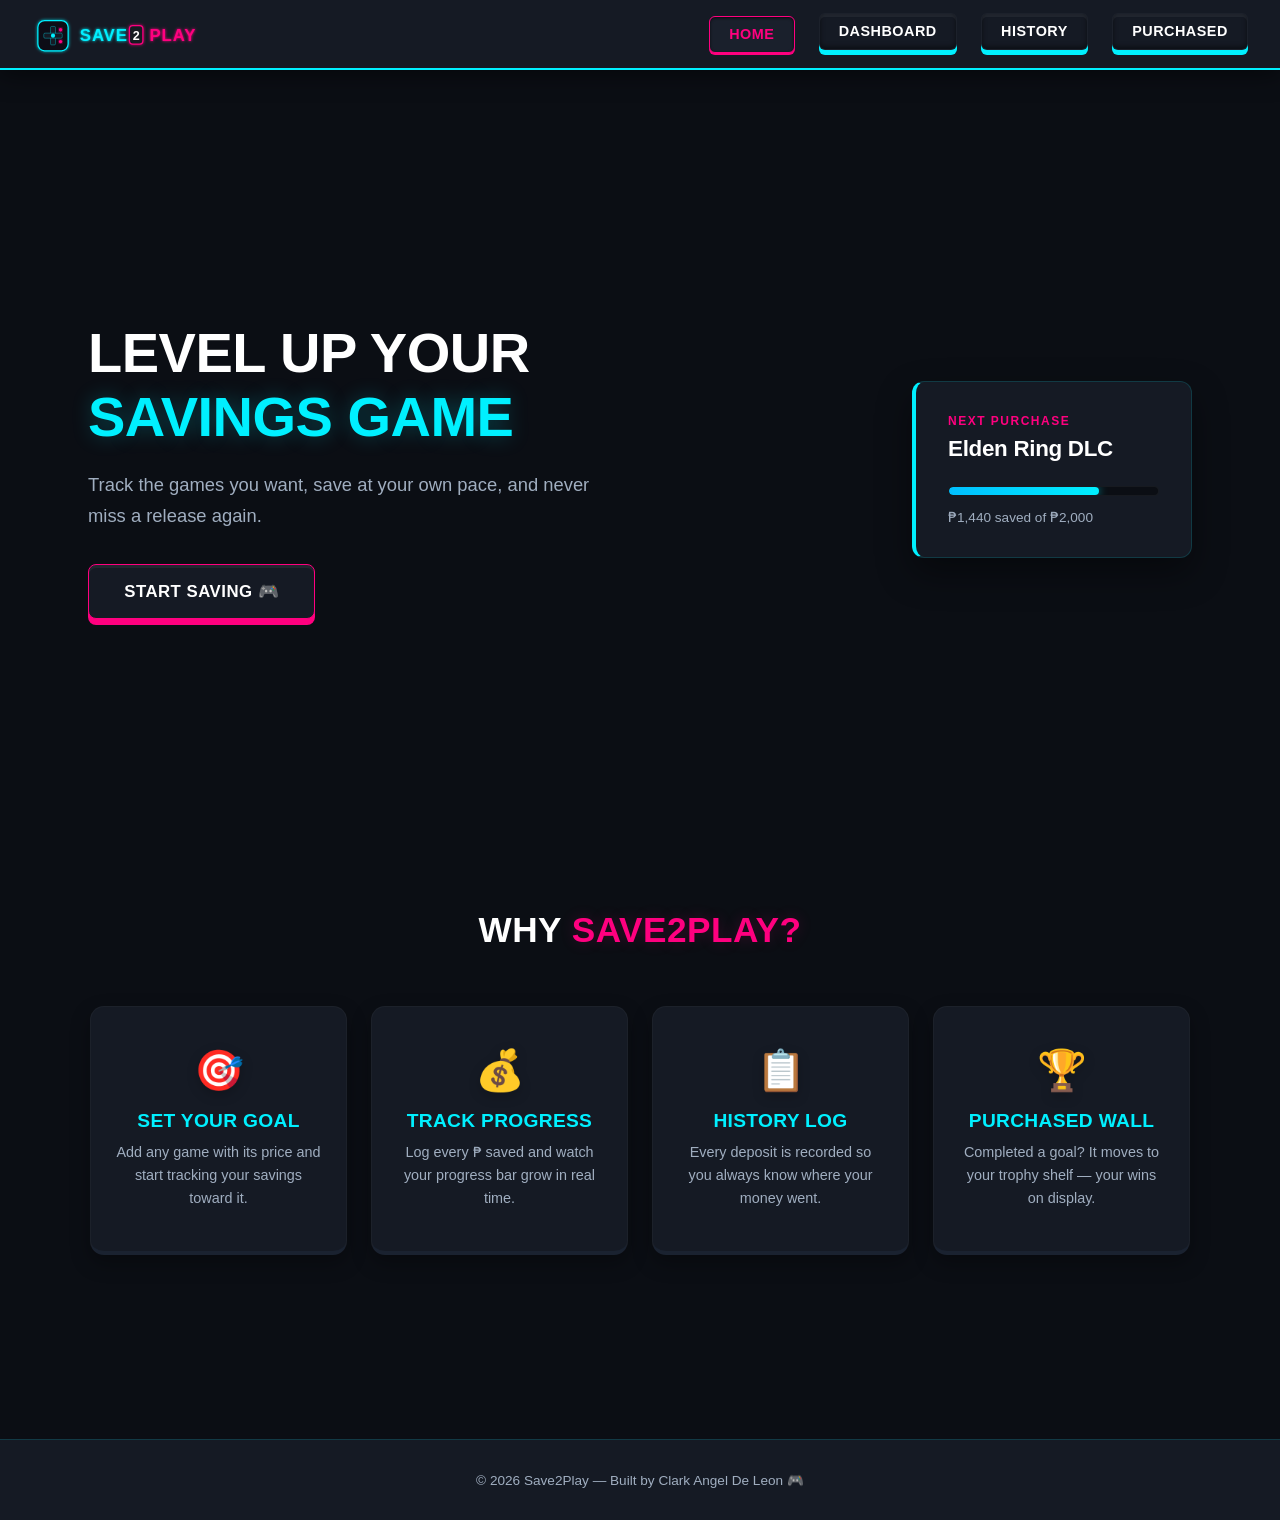
==== commit cd6cefa6: "Merge branch 'main' into sprint-1/pr-2-features-section" ====
--- a/index.html
+++ b/index.html
@@ -74,7 +74,7 @@
     </section>
 
     <section class="features">
-      <h2 class="section-title">Why Save2Play?</h2>
+      <h2 class="section-title">Why <span class="title-highlight">Save2Play?</span></h2>
       <div class="features-grid">
         <div class="feature-card">
           <div class="feature-icon">🎯</div>
@@ -84,7 +84,7 @@
         <div class="feature-card">
           <div class="feature-icon">💰</div>
           <h3>Track Progress</h3>
-          <p>Log every peso saved and watch your progress bar grow in real time.</p>
+          <p>Log every ₱ saved and watch your progress bar grow in real time.</p>
         </div>
         <div class="feature-card">
           <div class="feature-icon">📋</div>
@@ -100,6 +100,10 @@
     </section>
   </main>
 
+  <footer>
+    <p>© 2026 Save2Play — Built by Clark Angel De Leon 🎮</p>
+  </footer>
+
   <script src="js/app.js"></script>
 </body>
 </html>
--- a/css/style.css
+++ b/css/style.css
@@ -119,7 +119,7 @@
   margin: 0 auto;
 }
 
-/* === INTERACTIVE HERO LAYOUT === */
+/* === HERO SECTION === */
 .hero {
   display: flex;
   justify-content: space-between;
@@ -130,14 +130,14 @@
 }
 
 .hero-content {
-  max-width: 550px;
+  max-width: 520px;
 }
 
 .hero-content h1 {
   font-size: 3.5rem;
   font-weight: 800;
   line-height: 1.15;
-  margin-bottom: 1.5rem;
+  margin-bottom: 1.2rem;
   text-transform: uppercase;
   letter-spacing: -0.5px;
 }
@@ -150,11 +150,11 @@
 .hero-content p {
   font-size: 1.15rem;
   color: var(--text-muted);
-  margin-bottom: 2.5rem;
-  line-height: 1.6;
-}
-
-/* Mechanical Switch Style 3D Action Button */
+  margin-bottom: 2rem;
+  line-height: 1.7;
+}
+
+/* Spacebar Casing Style 3D Action Button */
 .btn-primary {
   display: inline-block;
   background-color: var(--bg-navbar);
@@ -201,7 +201,7 @@
   border-left: 4px solid var(--accent-neon);
   border-radius: 12px;
   padding: 2rem;
-  width: 310px;
+  width: 280px;
   box-shadow: 0 15px 35px rgba(0, 0, 0, 0.4);
   transition: all 0.3s cubic-bezier(0.25, 0.46, 0.45, 0.94);
 }
@@ -228,21 +228,19 @@
   margin-bottom: 1.5rem;
 }
 
-/* Glowing Neon Charging Chamber Bar */
 .hero-progress-bar {
   background-color: var(--bg-primary);
   border: 1px solid rgba(255, 255, 255, 0.05);
-  border-radius: 6px;
-  height: 12px;
-  margin-bottom: 0.9rem;
+  border-radius: 999px;
+  height: 10px;
+  margin-bottom: 0.8rem;
   overflow: hidden;
-  padding: 1px;
 }
 
 .hero-progress-fill {
   height: 100%;
   background: linear-gradient(90deg, #00bfff, var(--accent-neon));
-  border-radius: 4px;
+  border-radius: 999px;
   box-shadow: 0 0 10px rgba(0, 240, 255, 0.6);
 }
 
@@ -265,6 +263,11 @@
   text-transform: uppercase;
   letter-spacing: 0.5px;
   color: var(--text-main);
+}
+
+.title-highlight {
+  color: var(--accent-active);
+  text-shadow: 0 0 15px rgba(255, 0, 127, 0.2);
 }
 
 .features-grid {
@@ -275,7 +278,6 @@
   margin: 0 auto;
 }
 
-/* Mechanical Housing Switch Grid Module */
 .features-grid .feature-card {
   background-color: var(--bg-navbar);
   border: 1px solid rgba(255, 255, 255, 0.03);
@@ -314,22 +316,66 @@
   line-height: 1.6;
 }
 
-/* === RESPONSIVE LAYOUT BREAKPOINTS === */
-@media (max-width: 900px) {
+/* === FOOTER === */
+footer {
+  text-align: center;
+  padding: 2rem;
+  color: var(--text-muted);
+  font-size: 0.85rem;
+  background-color: var(--bg-navbar);
+  border-top: 1px solid rgba(0, 240, 255, 0.15);
+  margin-top: 4rem;
+}
+
+/* === RESPONSIVE BREAKPOINTS (768px Media Adaptations) === */
+@media (max-width: 768px) {
   .hero {
     flex-direction: column;
+    padding: 3rem 1.5rem;
     text-align: center;
-    padding: 2rem 1rem;
+    min-height: auto;
     gap: 3.5rem;
   }
-  .hero-content h1 { font-size: 2.8rem; }
-  .hero-card { margin: 0 auto; }
-}
-
-@media (max-width: 650px) {
-  .navbar { flex-direction: column; gap: 1.2rem; padding: 1.2rem 1rem; }
-  .nav-container { width: 100%; justify-content: center; }
-  .nav-links { gap: 0.85rem; justify-content: center; flex-wrap: wrap; }
-  .nav-links a { font-size: 0.8rem; padding: 0.5rem 0.9rem; }
-  .hero-content h1 { font-size: 2.3rem; }
+
+  .hero-content h1 {
+    font-size: 2.3rem;
+  }
+
+  .hero-card {
+    width: 100%;
+    max-width: 320px;
+    margin: 0 auto;
+  }
+
+  .features {
+    padding: 3rem 1.5rem;
+  }
+
+  .navbar {
+    flex-direction: column;
+    gap: 1.2rem;
+    padding: 1.2rem 1rem;
+    text-align: center;
+  }
+
+  .nav-container {
+    width: 100%;
+    justify-content: center;
+  }
+
+  .nav-links {
+    gap: 0.85rem;
+    flex-wrap: wrap;
+    justify-content: center;
+  }
+
+  .nav-links a {
+    font-size: 0.8rem;
+    padding: 0.5rem 0.9rem;
+  }
+  
+  .section-title {
+    font-size: 1.8rem;
+    margin-bottom: 2rem;
+  }
 }
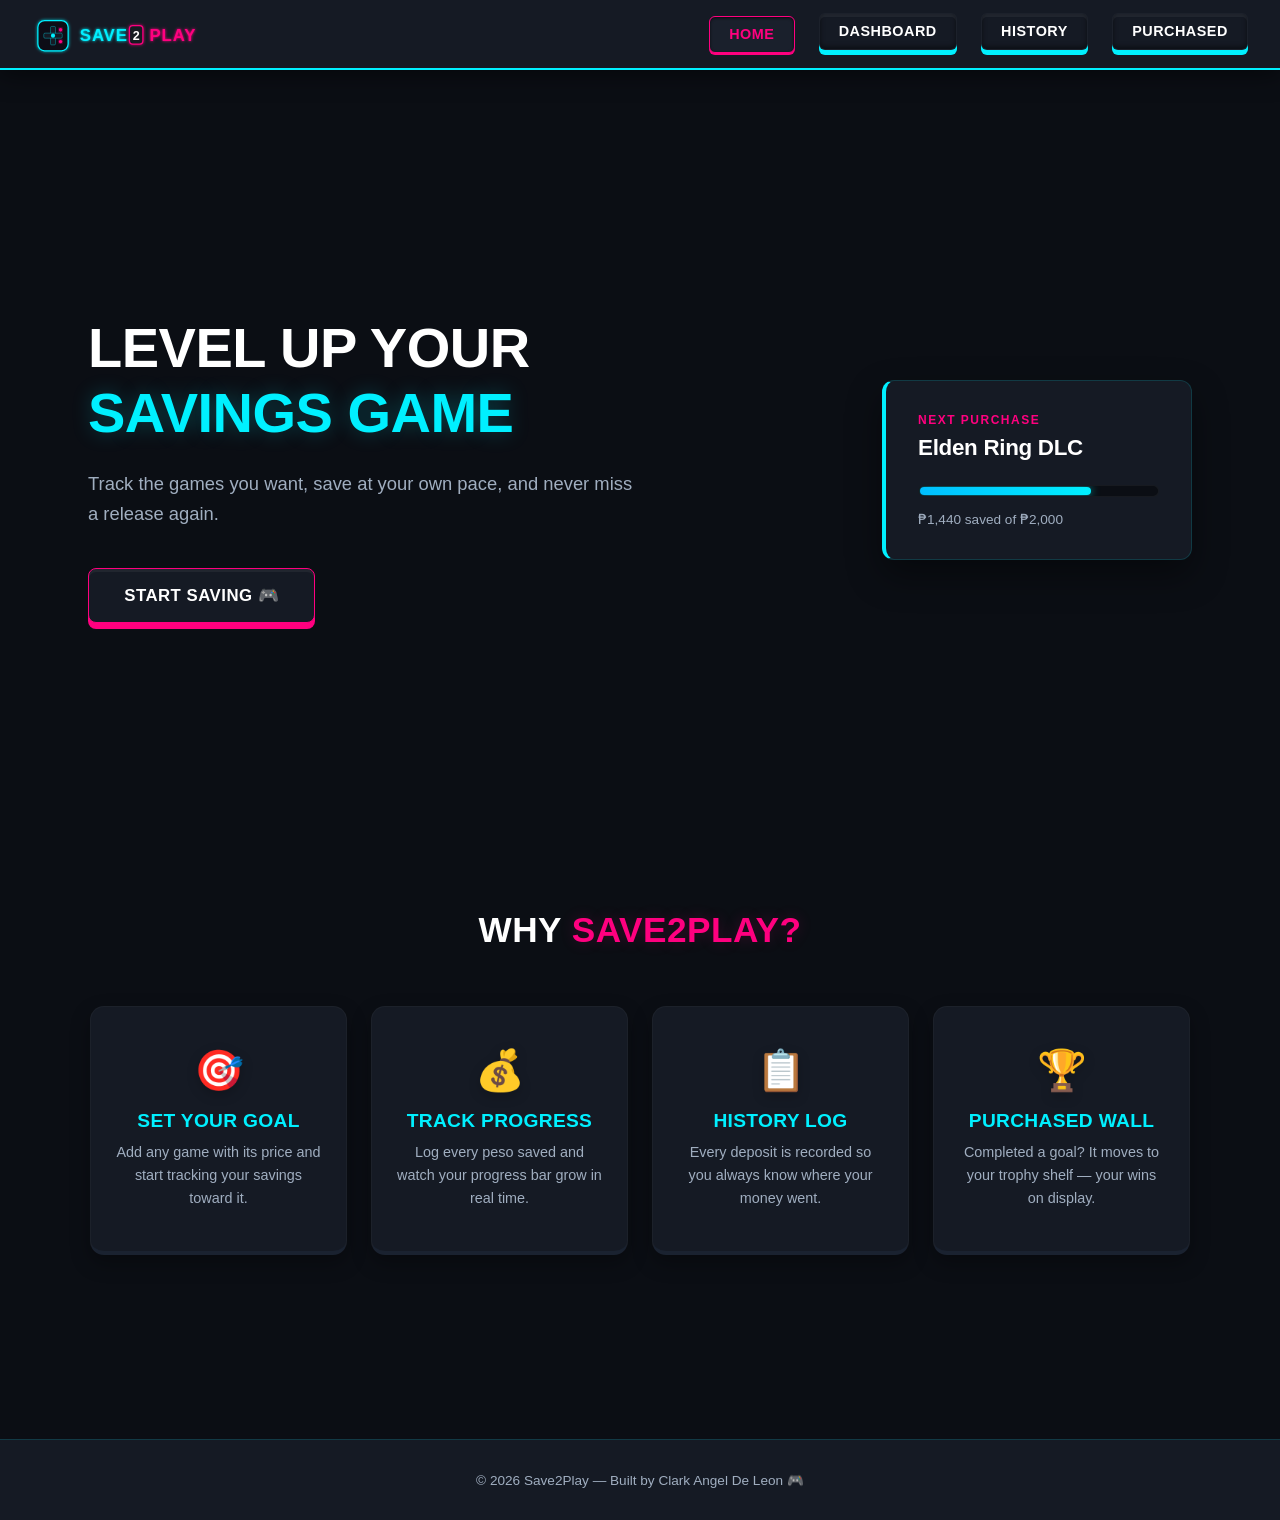
==== commit 841cce74: "feat: complete responsiveness and footer styling after stashing" ====
--- a/index.html
+++ b/index.html
@@ -84,7 +84,7 @@
         <div class="feature-card">
           <div class="feature-icon">💰</div>
           <h3>Track Progress</h3>
-          <p>Log every ₱ saved and watch your progress bar grow in real time.</p>
+          <p>Log every peso saved and watch your progress bar grow in real time.</p>
         </div>
         <div class="feature-card">
           <div class="feature-icon">📋</div>
--- a/css/style.css
+++ b/css/style.css
@@ -119,7 +119,7 @@
   margin: 0 auto;
 }
 
-/* === HERO SECTION === */
+/* === INTERACTIVE HERO LAYOUT === */
 .hero {
   display: flex;
   justify-content: space-between;
@@ -130,14 +130,14 @@
 }
 
 .hero-content {
-  max-width: 520px;
+  max-width: 550px;
 }
 
 .hero-content h1 {
   font-size: 3.5rem;
   font-weight: 800;
   line-height: 1.15;
-  margin-bottom: 1.2rem;
+  margin-bottom: 1.5rem;
   text-transform: uppercase;
   letter-spacing: -0.5px;
 }
@@ -150,11 +150,11 @@
 .hero-content p {
   font-size: 1.15rem;
   color: var(--text-muted);
-  margin-bottom: 2rem;
-  line-height: 1.7;
-}
-
-/* Spacebar Casing Style 3D Action Button */
+  margin-bottom: 2.5rem;
+  line-height: 1.6;
+}
+
+/* Mechanical Switch Style 3D Action Button */
 .btn-primary {
   display: inline-block;
   background-color: var(--bg-navbar);
@@ -201,7 +201,7 @@
   border-left: 4px solid var(--accent-neon);
   border-radius: 12px;
   padding: 2rem;
-  width: 280px;
+  width: 310px;
   box-shadow: 0 15px 35px rgba(0, 0, 0, 0.4);
   transition: all 0.3s cubic-bezier(0.25, 0.46, 0.45, 0.94);
 }
@@ -228,19 +228,21 @@
   margin-bottom: 1.5rem;
 }
 
+/* Glowing Neon Charging Chamber Bar */
 .hero-progress-bar {
   background-color: var(--bg-primary);
   border: 1px solid rgba(255, 255, 255, 0.05);
-  border-radius: 999px;
-  height: 10px;
-  margin-bottom: 0.8rem;
+  border-radius: 6px;
+  height: 12px;
+  margin-bottom: 0.9rem;
   overflow: hidden;
+  padding: 1px;
 }
 
 .hero-progress-fill {
   height: 100%;
   background: linear-gradient(90deg, #00bfff, var(--accent-neon));
-  border-radius: 999px;
+  border-radius: 4px;
   box-shadow: 0 0 10px rgba(0, 240, 255, 0.6);
 }
 
@@ -278,6 +280,7 @@
   margin: 0 auto;
 }
 
+/* Mechanical Housing Switch Grid Module */
 .features-grid .feature-card {
   background-color: var(--bg-navbar);
   border: 1px solid rgba(255, 255, 255, 0.03);
@@ -327,7 +330,7 @@
   margin-top: 4rem;
 }
 
-/* === RESPONSIVE BREAKPOINTS (768px Media Adaptations) === */
+/* === RESPONSIVE MEDIA QUERIES (Unified Breakpoint Matrix) === */
 @media (max-width: 768px) {
   .hero {
     flex-direction: column;
@@ -373,7 +376,7 @@
     font-size: 0.8rem;
     padding: 0.5rem 0.9rem;
   }
-  
+
   .section-title {
     font-size: 1.8rem;
     margin-bottom: 2rem;
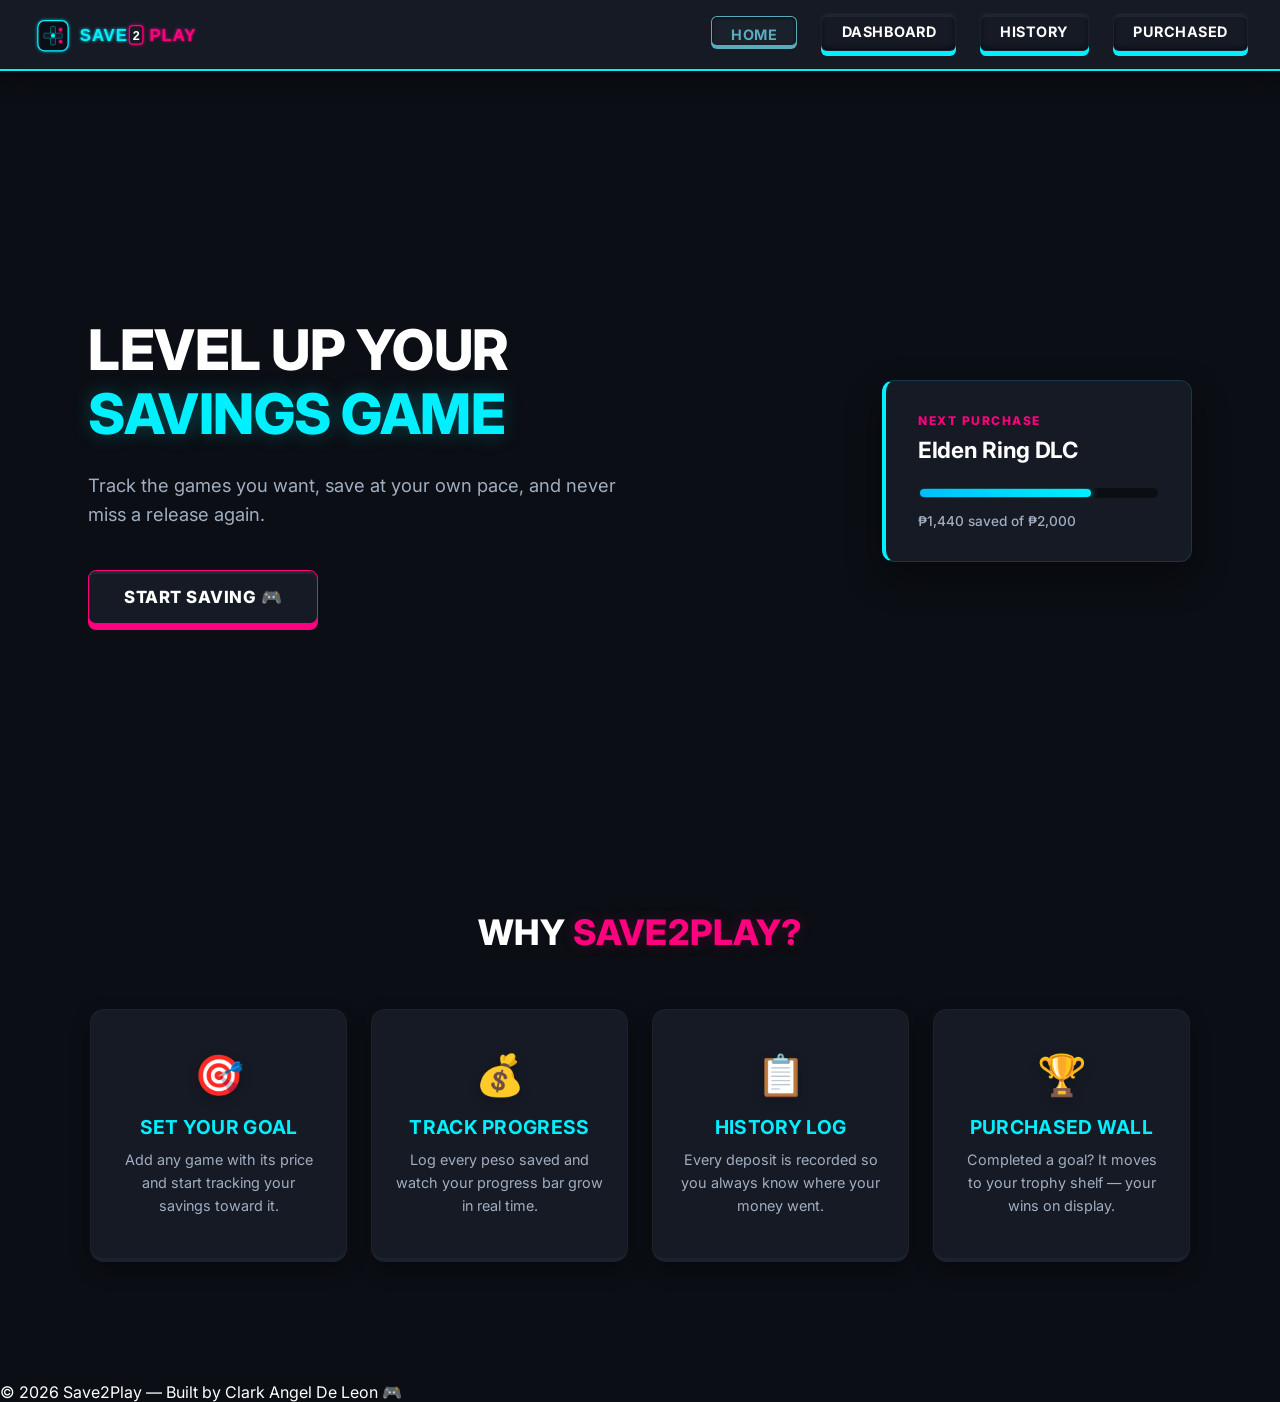
==== commit 7a352ebb: "fix: resolve duplicate styles, compile layout rules, and uniform active navigation" ====
--- a/index.html
+++ b/index.html
@@ -5,6 +5,7 @@
   <meta name="viewport" content="width=device-width, initial-scale=1.0"/>
   <title>Save2Play</title>
   <link rel="stylesheet" href="css/style.css" />
+  <link href="https://fonts.googleapis.com/css2?family=Inter:wght@400;500;600;700&display=swap" rel="stylesheet">
 </head>
 <body>
 
--- a/css/style.css
+++ b/css/style.css
@@ -6,7 +6,7 @@
   --accent-active: #FF007F;    /* Neon Magenta */
   --text-main: #ffffff;
   --text-muted: #a0aec0;
-  --font-family: 'Segoe UI', -apple-system, BlinkMacSystemFont, Roboto, sans-serif;
+  --font-family: 'Inter', 'Segoe UI', -apple-system, BlinkMacSystemFont, Roboto, sans-serif;
 }
 
 * {
@@ -21,6 +21,7 @@
   font-family: var(--font-family);
   min-height: 100vh;
   -webkit-font-smoothing: antialiased;
+  scroll-behavior: smooth;
 }
 
 /* === NAVBAR === */
@@ -98,13 +99,15 @@
 }
 
 .nav-links a.active {
-  color: var(--accent-active);
-  border-color: var(--accent-active);
+  color: #59ABBD;
+  border-color: #59ABBD;
   background-color: #1a202c;
   box-shadow: 
     inset 0 1px 3px rgba(0, 0, 0, 0.7),
-    0 2px 0px 0px var(--accent-active);
+    0 2px 0px 0px #59ABBD;
   transform: translateY(3px);
+  border-bottom: 2px solid #59ABBD;
+  padding-bottom: 2px;
 }
 
 .nav-links a:active {
@@ -184,11 +187,6 @@
     0 6px 0px 0px var(--accent-active);
 }
 
-.btn-primary:active {
-  transform: translateY(6px);
-  box-shadow: inset 0 2px 5px rgba(0, 0, 0, 0.8), 0 0px 0px transparent;
-}
-
 /* === HERO CARD (HUD Telemetry Panel) === */
 .hero-image {
   flex-shrink: 0;
@@ -319,66 +317,820 @@
   line-height: 1.6;
 }
 
-/* === FOOTER === */
-footer {
+/* === SPLIT PANEL DASHBOARD LAYOUT === */
+.dashboard-layout {
+  display: grid;
+  grid-template-columns: 280px 1fr;
+  gap: 2rem;
+  align-items: start;
+}
+
+.sidebar {
+  display: flex;
+  flex-direction: column;
+  gap: 1.2rem;
+}
+
+.sidebar-card {
+  background-color: var(--bg-navbar);
+  border: 1px solid rgba(255, 255, 255, 0.03);
+  border-left: 4px solid var(--accent-neon);
+  padding: 1.5rem;
+  border-radius: 10px;
+  box-shadow: 0 4px 15px rgba(0, 0, 0, 0.2);
+}
+
+.sidebar-label {
+  font-size: 0.8rem;
+  color: var(--text-muted);
+  text-transform: uppercase;
+  letter-spacing: 0.5px;
+  margin-bottom: 0.4rem;
+}
+
+.sidebar-value {
+  font-size: 1.8rem;
+  font-weight: 800;
+  color: var(--text-main);
+}
+
+.dashboard-content {
+  display: flex;
+  flex-direction: column;
+  gap: 1.5rem;
+}
+
+.dashboard-header {
+  display: flex;
+  justify-content: space-between;
+  align-items: center;
+  border-bottom: 1px solid rgba(255, 255, 255, 0.08);
+  padding-bottom: 1rem;
+}
+
+.dashboard-header h2 {
+  font-size: 1.6rem;
+  font-weight: 800;
+  text-transform: uppercase;
+  letter-spacing: 0.5px;
+}
+
+.badge {
+  font-size: 0.8rem;
+  background-color: #1a2230;
+  color: var(--accent-neon);
+  padding: 0.2rem 0.6rem;
+  border-radius: 20px;
+  margin-left: 0.5rem;
+  border: 1px solid rgba(0, 240, 255, 0.2);
+}
+
+/* === GAME CARDS GRID === */
+.game-grid {
+  display: grid;
+  grid-template-columns: repeat(auto-fill, minmax(300px, 1fr));
+  gap: 1.5rem;
+}
+
+.game-card {
+  background-color: var(--bg-navbar);
+  border: 1px solid rgba(255, 255, 255, 0.04);
+  border-radius: 12px;
+  padding: 1.5rem;
+  display: flex;
+  flex-direction: column;
+  gap: 1.2rem;
+  box-shadow: 0 4px 15px rgba(0, 0, 0, 0.25);
+  transition: border-color 0.2s ease-in-out;
+}
+
+.game-card:hover {
+  border-color: rgba(0, 240, 255, 0.3);
+}
+
+.card-header {
+  display: flex;
+  justify-content: space-between;
+  align-items: flex-start;
+  gap: 1rem;
+}
+
+.card-title, .history-game, .purchased-title {
+  font-size: 1.2rem;
+  font-weight: 700;
+  line-height: 1.3;
+  white-space: nowrap;
+  overflow: hidden;
+  text-overflow: ellipsis;
+}
+
+.card-actions {
+  display: flex;
+  gap: 0.5rem;
+}
+
+.btn-icon {
+  background: transparent;
+  border: none;
+  font-size: 1.1rem;
+  cursor: pointer;
+  padding: 0.2rem;
+  opacity: 0.6;
+  transition: opacity 0.15s, transform 0.1s;
+  position: relative;
+}
+
+.btn-icon:hover {
+  opacity: 1;
+  transform: scale(1.1);
+}
+
+.btn-icon:hover::after {
+  content: attr(title);
+  position: absolute;
+  bottom: 110%;
+  left: 50%;
+  transform: translateX(-50%);
+  background-color: #0f1e35;
+  color: #ffffff;
+  font-size: 0.72rem;
+  padding: 0.3rem 0.6rem;
+  border-radius: 6px;
+  white-space: nowrap;
+  border: 1px solid #1e3a50;
+  pointer-events: none;
+  z-index: 10;
+}
+
+/* Card Progress Bar Engine */
+.card-progress {
+  display: flex;
+  align-items: center;
+  gap: 1rem;
+}
+
+.progress-bar {
+  flex: 1;
+  background-color: var(--bg-primary);
+  height: 10px;
+  border-radius: 5px;
+  overflow: hidden;
+  border: 1px solid rgba(255, 255, 255, 0.03);
+}
+
+/* Card Metrics Panels */
+.card-stats {
+  display: grid;
+  grid-template-columns: repeat(3, 1fr);
+  gap: 0.5rem;
+  background-color: rgba(11, 14, 20, 0.4);
+  padding: 0.8rem;
+  border-radius: 8px;
+  border: 1px solid rgba(255, 255, 255, 0.02);
+}
+
+.card-stat {
   text-align: center;
-  padding: 2rem;
+}
+
+.stat-label {
+  font-size: 0.7rem;
   color: var(--text-muted);
+  text-transform: uppercase;
+  margin-bottom: 0.2rem;
+}
+
+.stat-value {
   font-size: 0.85rem;
+  font-weight: 700;
+}
+
+.stat-value.green { color: #00ff87; }
+.stat-value.red { color: #ff3366; }
+
+/* Mechanical Deposit Button Block */
+.btn-deposit {
+  width: 100%;
+  background-color: #1a2230;
+  color: var(--text-main);
+  border: 1px solid rgba(255, 255, 255, 0.05);
+  padding: 0.75rem;
+  border-radius: 6px;
+  font-weight: 700;
+  font-size: 0.9rem;
+  cursor: pointer;
+  box-shadow: 0 3px 0 0 rgba(0, 240, 255, 0.3);
+  transition: all 0.05s ease-in-out, transform 0.1s ease;
+}
+
+.btn-deposit:hover {
+  border-color: var(--accent-neon);
+  color: var(--accent-neon);
+  box-shadow: 0 3px 10px rgba(0, 240, 255, 0.15), 0 3px 0 0 var(--accent-neon);
+}
+
+/* === POLYMORPHIC INPUT OVERLAY MODALS === */
+.modal-overlay {
+  position: fixed;
+  top: 0;
+  left: 0;
+  width: 100%;
+  height: 100%;
+  background-color: rgba(7, 9, 13, 0.85);
+  backdrop-filter: blur(4px);
+  display: flex;
+  justify-content: center;
+  align-items: center;
+  z-index: 1000;
+  opacity: 0;
+  pointer-events: none;
+  transition: opacity 0.2s ease-in-out;
+}
+
+.modal-overlay.active {
+  opacity: 1;
+  pointer-events: auto;
+}
+
+.modal {
   background-color: var(--bg-navbar);
-  border-top: 1px solid rgba(0, 240, 255, 0.15);
-  margin-top: 4rem;
-}
-
-/* === RESPONSIVE MEDIA QUERIES (Unified Breakpoint Matrix) === */
-@media (max-width: 768px) {
+  border: 2px solid var(--accent-neon);
+  box-shadow: 0 0 30px rgba(0, 240, 255, 0.2);
+  border-radius: 12px;
+  width: 100%;
+  max-width: 420px;
+  padding: 1.8rem;
+  transform: scale(0.95);
+  transition: transform 0.2s ease-in-out;
+}
+
+.modal-overlay.active .modal {
+  transform: scale(1);
+}
+
+.modal-header {
+  display: flex;
+  justify-content: space-between;
+  align-items: center;
+  margin-bottom: 1.5rem;
+}
+
+.modal-header h3 {
+  font-size: 1.3rem;
+  font-weight: 800;
+  text-transform: uppercase;
+  color: var(--accent-neon);
+  letter-spacing: 0.5px;
+}
+
+.btn-close {
+  background: transparent;
+  border: none;
+  color: var(--text-muted);
+  font-size: 1.6rem;
+  cursor: pointer;
+  line-height: 1;
+}
+
+.btn-close:hover {
+  color: var(--text-main);
+}
+
+.modal-body {
+  display: flex;
+  flex-direction: column;
+  gap: 1rem;
+  margin-bottom: 1.8rem;
+}
+
+.modal-body label {
+  font-size: 0.8rem;
+  font-weight: 700;
+  text-transform: uppercase;
+  color: var(--text-muted);
+  letter-spacing: 0.5px;
+  margin-bottom: -0.4rem;
+}
+
+.modal-body input {
+  background-color: var(--bg-primary);
+  border: 1px solid rgba(255, 255, 255, 0.08);
+  padding: 0.75rem;
+  border-radius: 6px;
+  color: var(--text-main);
+  font-family: inherit;
+  font-size: 0.95rem;
+  transition: border-color 0.15s;
+}
+
+.deposit-info {
+  font-size: 0.8rem;
+  color: var(--text-muted);
+  background-color: rgba(11, 14, 20, 0.5);
+  padding: 0.6rem;
+  border-radius: 6px;
+  line-height: 1.4;
+  border: 1px solid rgba(255, 255, 255, 0.02);
+}
+
+.deposit-info strong {
+  color: var(--text-main);
+}
+
+.modal-footer {
+  display: flex;
+  justify-content: flex-end;
+  gap: 0.8rem;
+}
+
+.btn-secondary {
+  background-color: transparent;
+  color: var(--text-muted);
+  border: 1px solid rgba(255, 255, 255, 0.1);
+  padding: 0.6rem 1.2rem;
+  border-radius: 6px;
+  font-weight: 700;
+  cursor: pointer;
+  font-size: 0.85rem;
+}
+
+.btn-secondary:hover {
+  color: var(--text-main);
+  border-color: rgba(255, 255, 255, 0.3);
+}
+
+.btn-primary-sm {
+  background-color: var(--bg-primary);
+  color: var(--text-main);
+  border: 1px solid var(--accent-active);
+  padding: 0.6rem 1.5rem;
+  border-radius: 6px;
+  font-weight: 800;
+  font-size: 0.85rem;
+  text-transform: uppercase;
+  cursor: pointer;
+  box-shadow: 0 3px 0 0 var(--accent-active);
+  position: relative;
+  top: 0;
+  transition: all 0.05s ease-in-out, transform 0.1s ease;
+}
+
+.btn-primary-sm:hover {
+  box-shadow: 0 3px 10px rgba(255, 0, 127, 0.2), 0 3px 0 0 var(--accent-active);
+}
+
+/* === SPRINT 4 — MASTER HISTORY CANVAS STYLES === */
+.history-page {  
+  padding: 2.5rem 2rem;  
+  max-width: 860px;  
+  margin: 0 auto;
+}
+
+.page-header {  
+  display: flex;  
+  justify-content: space-between;  
+  align-items: flex-start;  
+  margin-bottom: 2rem;  
+  gap: 1rem;  
+  flex-wrap: wrap;
+}
+
+.page-header h1 {  
+  font-size: 1.8rem;  
+  margin-bottom: 0.3rem;
+  text-transform: uppercase;
+  letter-spacing: 0.5px;
+}
+
+.page-subtitle {  
+  color: #a0b0c0;  
+  font-size: 0.9rem;
+}
+
+.btn-danger {  
+  background: none;  
+  border: 1px solid #e05c5c;  
+  color: #e05c5c;  
+  padding: 0.6rem 1.2rem;  
+  border-radius: 8px;  
+  cursor: pointer;  
+  font-size: 0.85rem;  
+  font-weight: 700;
+  transition: background-color 0.15s, color 0.15s;  
+  white-space: nowrap;
+}
+
+.btn-danger:hover {  
+  background-color: #e05c5c;  
+  color: #ffffff;
+}
+
+/* === FILTERS MODULE === */
+.history-filters {
+  display: flex;
+  gap: 1rem;
+  margin-bottom: 1.5rem;
+  flex-wrap: wrap;
+}
+
+.history-filters input,
+.history-filters select {
+  background-color: #111c2e;
+  border: 1px solid #1e3a50;
+  border-radius: 8px;
+  padding: 0.7rem 1rem;
+  color: #ffffff;
+  font-size: 0.9rem;
+  outline: none;
+  transition: border-color 0.2s;
+}
+
+.history-filters input {
+  flex: 1;
+  min-width: 200px;
+}
+
+.history-filters select {
+  min-width: 160px;
+  cursor: pointer;
+}
+
+/* === SUMMARY STRIP === */
+.history-summary {
+  display: flex;
+  gap: 1rem;
+  margin-bottom: 2rem;
+  flex-wrap: wrap;
+}
+
+.summary-box {
+  background-color: var(--bg-navbar);
+  border: 1px solid rgba(255, 255, 255, 0.02);
+  padding: 1.2rem;
+  border-radius: 10px;
+  text-align: center;
+}
+
+.summary-box .stat-label {
+  font-size: 0.75rem;
+  color: var(--text-muted);
+  text-transform: uppercase;
+  letter-spacing: 0.5px;
+  margin-bottom: 0.3rem;
+}
+
+.summary-box .stat-value {
+  font-size: 1.5rem;
+  font-weight: 800;
+  color: var(--accent-neon);
+}
+
+/* === TRANSACTION LEDGER LOGS === */
+.history-list {
+  display: flex;
+  flex-direction: column;
+  gap: 0.75rem;
+}
+
+.history-item {
+  background-color: #111c2e;
+  border: 1px solid #1e3a50;
+  border-radius: 10px;
+  padding: 1rem 1.4rem;
+  display: flex;
+  justify-content: space-between;
+  align-items: center;
+  box-shadow: 0 4px 10px rgba(0, 0, 0, 0.15);
+  transition: border-color 0.2s, transform 0.15s;
+}
+
+.history-item:hover {
+  border-color: #59ABBD;
+  transform: translateX(4px);
+}
+
+.history-left {
+  display: flex;
+  align-items: center;
+  gap: 1rem;
+}
+
+.history-icon {
+  font-size: 1.4rem;
+}
+
+.history-date {
+  font-size: 0.78rem;
+  color: #a0b0c0;
+}
+
+.history-amount {
+  font-size: 1rem;
+  font-weight: bold;
+}
+
+.history-amount.green {
+  color: #00ff87; /* Neon Money Green */
+}
+
+.empty-icon {
+  font-size: 3rem;
+  margin-bottom: 0.5rem;
+}
+
+/* ==========================================================================
+   SPRINT 5 — PURCHASED WALL INTERACTIVE SHOWCASE STYLES
+   ========================================================================== */
+.purchased-page {  
+  padding: 2.5rem 3rem;  
+  max-width: 1000px;  
+  margin: 0 auto;
+}
+
+/* === PURCHASED GRID === */
+.purchased-grid {  
+  display: grid;  
+  grid-template-columns: repeat(auto-fill, minmax(260px, 1fr));  
+  gap: 1.5rem;
+}
+
+/* === PURCHASED CARD === */
+.purchased-card {  
+  background: linear-gradient(145deg, #111c2e, #0f1e35);  
+  border: 1px solid #59ABBD;  
+  border-radius: 16px;  
+  padding: 1.8rem 1.5rem;  
+  display: flex;  
+  flex-direction: column;  
+  gap: 1rem;  
+  position: relative;  
+  overflow: hidden;  
+  transition: transform 0.2s, box-shadow 0.2s;
+}
+
+.purchased-card:hover {  
+  transform: translateY(-4px);  
+  box-shadow: 0 8px 30px rgba(89, 171, 189, 0.2);
+}
+
+/* Shimmer victory top accent bar line */
+.purchased-card::before {  
+  content: '';  
+  position: absolute;  
+  top: 0; left: 0; right: 0;  
+  height: 3px;  
+  background: linear-gradient(90deg, #59ABBD, #77c4d4, #59ABBD);
+}
+
+.purchased-badge {  
+  display: inline-flex;  
+  align-items: center;  
+  gap: 0.4rem;  
+  background-color: rgba(89, 171, 189, 0.15);  
+  border: 1px solid rgba(89, 171, 189, 0.4);  
+  color: #59ABBD;  
+  font-size: 0.72rem;  
+  font-weight: bold;  
+  text-transform: uppercase;  
+  letter-spacing: 1px;  
+  padding: 0.3rem 0.7rem;  
+  border-radius: 999px;  
+  width: fit-content;
+}
+
+.purchased-meta {  
+  display: flex;  
+  justify-content: space-between;  
+  align-items: center;
+}
+
+.purchased-price {  
+  font-size: 1.3rem;  
+  font-weight: bold;  
+  color: #4caf8a;
+}
+
+.purchased-date {  
+  font-size: 0.78rem;  
+  color: #a0b0c0;  
+  text-align: right;
+}
+
+.purchased-date span {  
+  display: block;  
+  color: #ffffff;  
+  font-size: 0.85rem;
+}
+
+.purchased-progress {  
+  height: 6px;  
+  border-radius: 999px;  
+  width: 100%;
+}
+
+.btn-remove-purchased {  
+  background: none;  
+  border: 1px solid #1e3a50;  
+  color: #a0b0c0;  
+  padding: 0.5rem;  
+  border-radius: 8px;  
+  font-size: 0.8rem;  
+  cursor: pointer;  
+  transition: border-color 0.2s, color 0.2s;  
+  width: 100%;
+}
+
+.btn-remove-purchased:hover {  
+  border-color: #e05c5c;  
+  color: #e05c5c;
+}
+
+/* ==========================================================================
+   SPRINT 6 — GLOBAL RESPONSIVE REVIEW
+   ========================================================================== */
+
+/* --- Tablet (max 1024px) --- */
+@media (max-width: 1024px) {
   .hero {
+    padding: 3.5rem 2.5rem;
+    gap: 2rem;
+  }
+  .hero-content h1 {
+    font-size: 2.4rem;
+  }
+  .features {
+    padding: 3rem 2.5rem;
+  }
+  .dashboard {
+    grid-template-columns: 240px 1fr;
+  }
+  .history-page,
+  .purchased-page {
+    padding: 2rem;
+  }
+}
+
+/* --- Mobile (max 600px) --- */
+@media (max-width: 600px) {
+  .navbar {
+    padding: 1rem;
+  }
+  .nav-logo {
+    font-size: 1.1rem;
+  }
+  .nav-links {
+    font-size: 0.82rem;
+    gap: 0.6rem;
+  }
+  .hero {
+    padding: 2.5rem 1.2rem;
+  }
+  .hero-content h1 {
+    font-size: 1.7rem;
+  }
+  .hero-content p {
+    font-size: 0.95rem;
+  }
+  .btn-primary {
+    width: 100%;
+    text-align: center;
+  }
+  .dashboard {
+    grid-template-columns: 1fr;
+  }
+  .sidebar {
+    padding: 1.2rem;
     flex-direction: column;
-    padding: 3rem 1.5rem;
+  }
+  .game-section {
+    padding: 1.2rem;
+  }
+  .game-section-header {
+    flex-direction: column;
+    align-items: flex-start;
+    gap: 0.5rem;
+  }
+  .modal {
+    margin: 1rem;
+    padding: 1.5rem;
+  }
+  .history-page,
+  .purchased-page {
+    padding: 1.2rem;
+  }
+  .page-header {
+    flex-direction: column;
+    gap: 0.8rem;
+  }
+  .page-header h1 {
+    font-size: 1.4rem;
+  }
+  .btn-danger {
+    width: 100%;
     text-align: center;
-    min-height: auto;
-    gap: 3.5rem;
-  }
-
-  .hero-content h1 {
-    font-size: 2.3rem;
-  }
-
-  .hero-card {
-    width: 100%;
-    max-width: 320px;
-    margin: 0 auto;
-  }
-
-  .features {
-    padding: 3rem 1.5rem;
-  }
-
-  .navbar {
+  }
+  .history-item {
     flex-direction: column;
-    gap: 1.2rem;
-    padding: 1.2rem 1rem;
-    text-align: center;
-  }
-
-  .nav-container {
-    width: 100%;
-    justify-content: center;
-  }
-
-  .nav-links {
-    gap: 0.85rem;
-    flex-wrap: wrap;
-    justify-content: center;
-  }
-
-  .nav-links a {
-    font-size: 0.8rem;
-    padding: 0.5rem 0.9rem;
-  }
-
-  .section-title {
-    font-size: 1.8rem;
-    margin-bottom: 2rem;
-  }
+    align-items: flex-start;
+    gap: 0.6rem;
+  }
+  .history-amount {
+    align-self: flex-end;
+  }
+  .purchased-grid {
+    grid-template-columns: 1fr;
+  }
+}
+
+/* ==========================================================================
+   SPRINT 6 — MICRO-INTERACTIONS & POLISH ADDITIONS
+   ========================================================================== */
+
+/* Card entrance animation */
+@keyframes fadeSlideUp {  
+  from {    
+    opacity: 0;    
+    transform: translateY(16px);  
+  }  
+  to {    
+    opacity: 1;    
+    transform: translateY(0);  
+  }
+}
+
+.game-card, .purchased-card, .history-item {  
+  animation: fadeSlideUp 0.3s ease both;
+}
+
+/* Staggered delay blocks */
+.game-card:nth-child(1)      { animation-delay: 0.05s; }
+.game-card:nth-child(2)      { animation-delay: 0.10s; }
+.game-card:nth-child(3)      { animation-delay: 0.15s; }
+.game-card:nth-child(4)      { animation-delay: 0.20s; }
+.game-card:nth-child(5)      { animation-delay: 0.25s; }
+.game-card:nth-child(6)      { animation-delay: 0.30s; }
+
+/* Progress bar shimmer */
+@keyframes shimmer {  
+  0%   { background-position: -200% center; }  
+  100% { background-position:  200% center; }
+}
+
+.progress-fill, .purchased-progress {  
+  background-size: 200% auto;  
+  background-image: linear-gradient(    
+    90deg,    
+    #59ABBD 0%,    
+    #77c4d4 40%,    
+    #59ABBD 100%  
+  );  
+  animation: shimmer 2.5s linear infinite;
+}
+
+/* Modal entrance pop scaling */
+@keyframes modalPop {  
+  from {    
+    opacity: 0;    
+    transform: scale(0.92) translateY(12px);  
+  }  
+  to {    
+    opacity: 1;    
+    transform: scale(1) translateY(0);  
+  }
+}
+
+.modal-overlay.active .modal {  
+  animation: modalPop 0.25s ease both;
+}
+
+/* Micro Focus Glow Shadows */
+.modal-body input:focus,
+.history-filters input:focus,
+.history-filters select:focus {  
+  border-color: #59ABBD;  
+  box-shadow: 0 0 0 3px rgba(89, 171, 189, 0.15);
+}
+
+/* Compression Tactile Click Sensation */
+.btn-add:active, .btn-primary:active, .btn-primary-sm:active, .btn-deposit:active {  
+  transform: scale(0.97);
+}
+
+/* Webkit custom telemetry scrollbars */
+::-webkit-scrollbar {  
+  width: 6px;
+}
+
+::-webkit-scrollbar-track {  
+  background: #1B263B;
+}
+
+::-webkit-scrollbar-thumb {  
+  background-color: #59ABBD;  
+  border-radius: 999px;
+}
+
+::selection {  
+  background-color: #59ABBD;  
+  color: #1B263B;
 }
